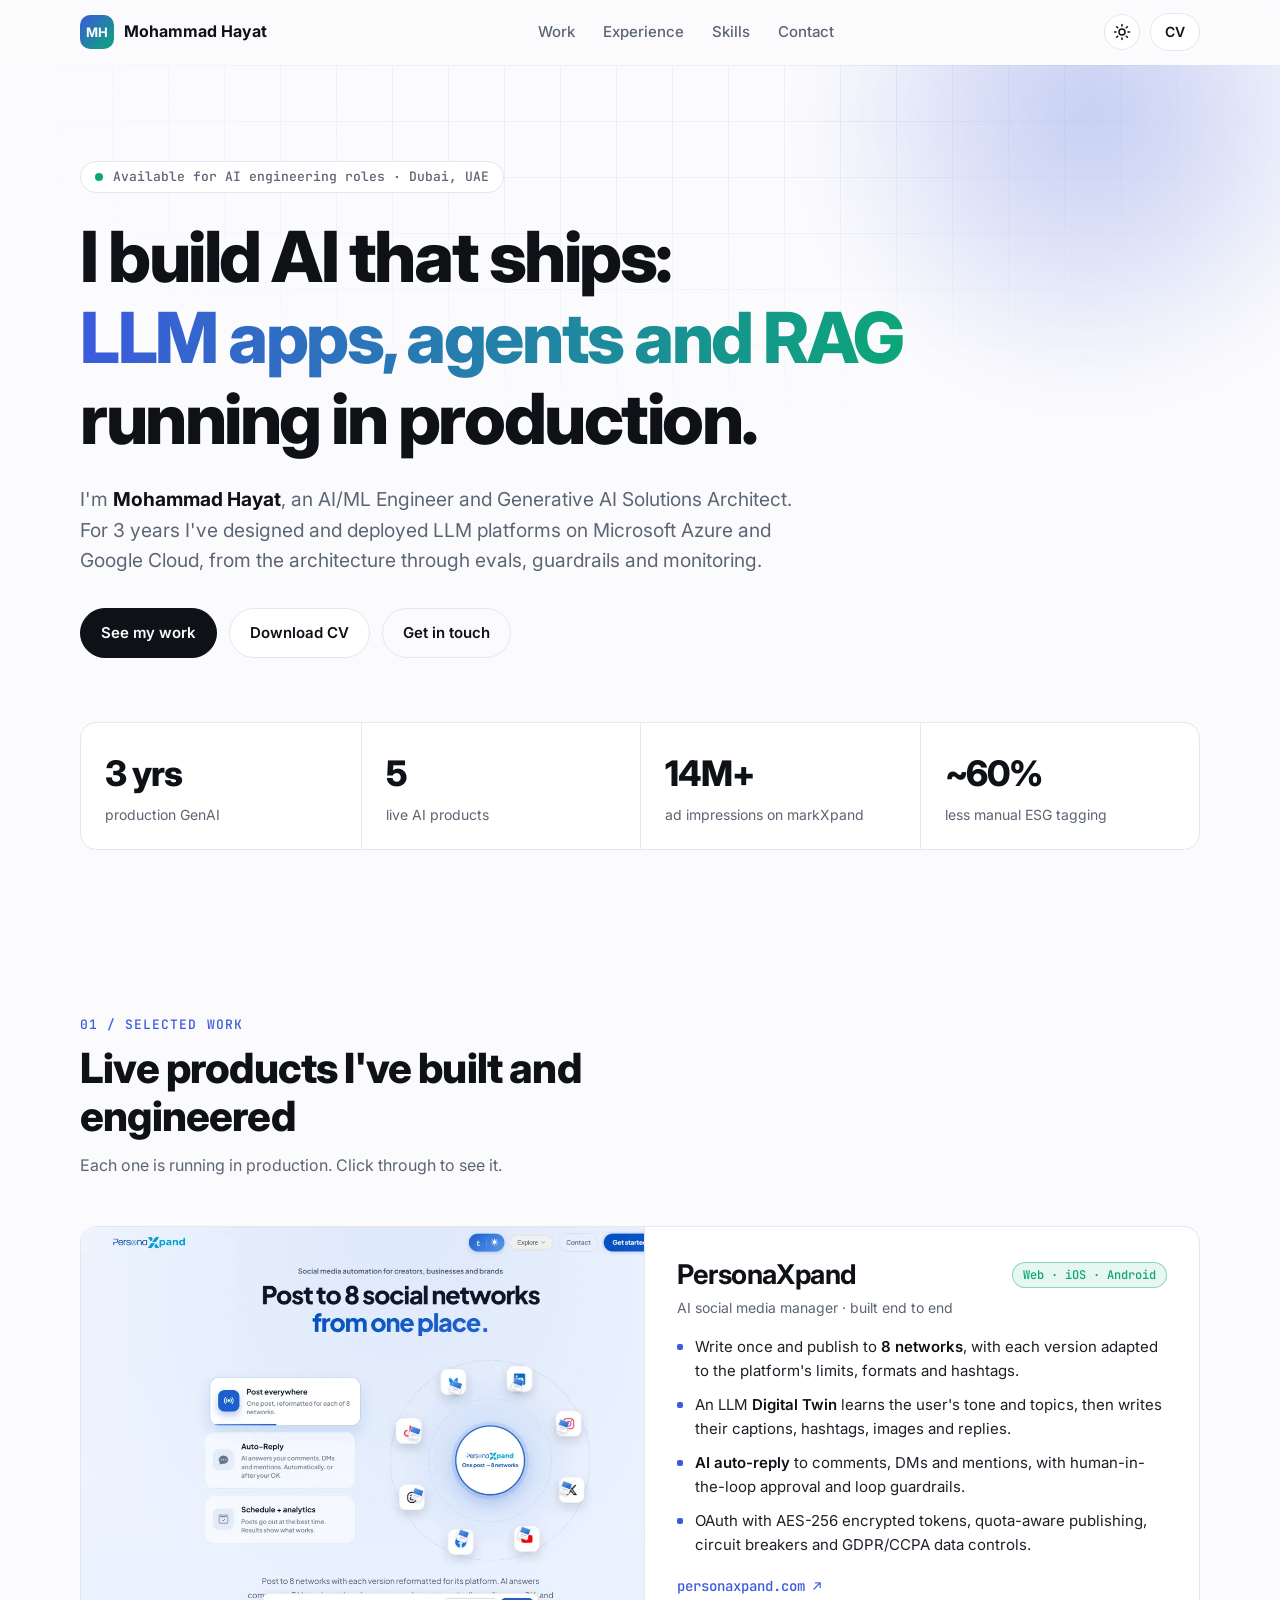
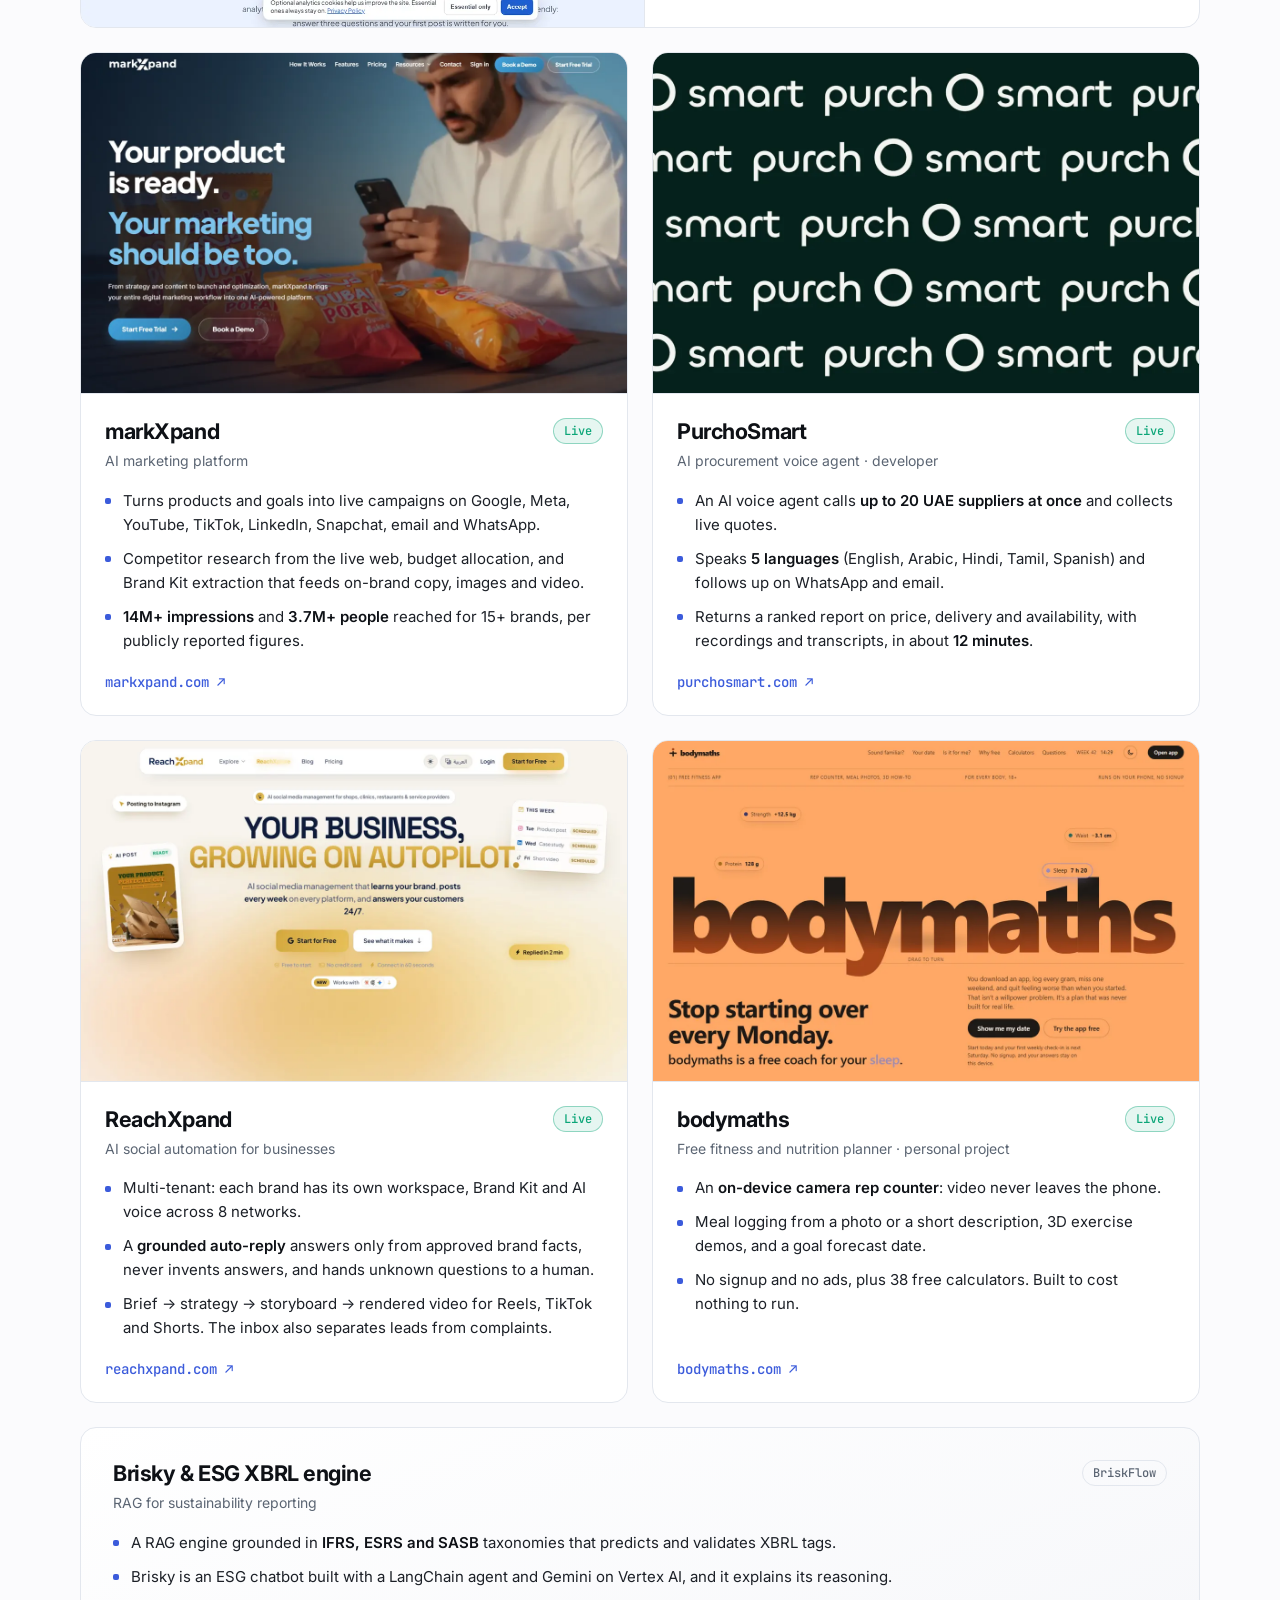
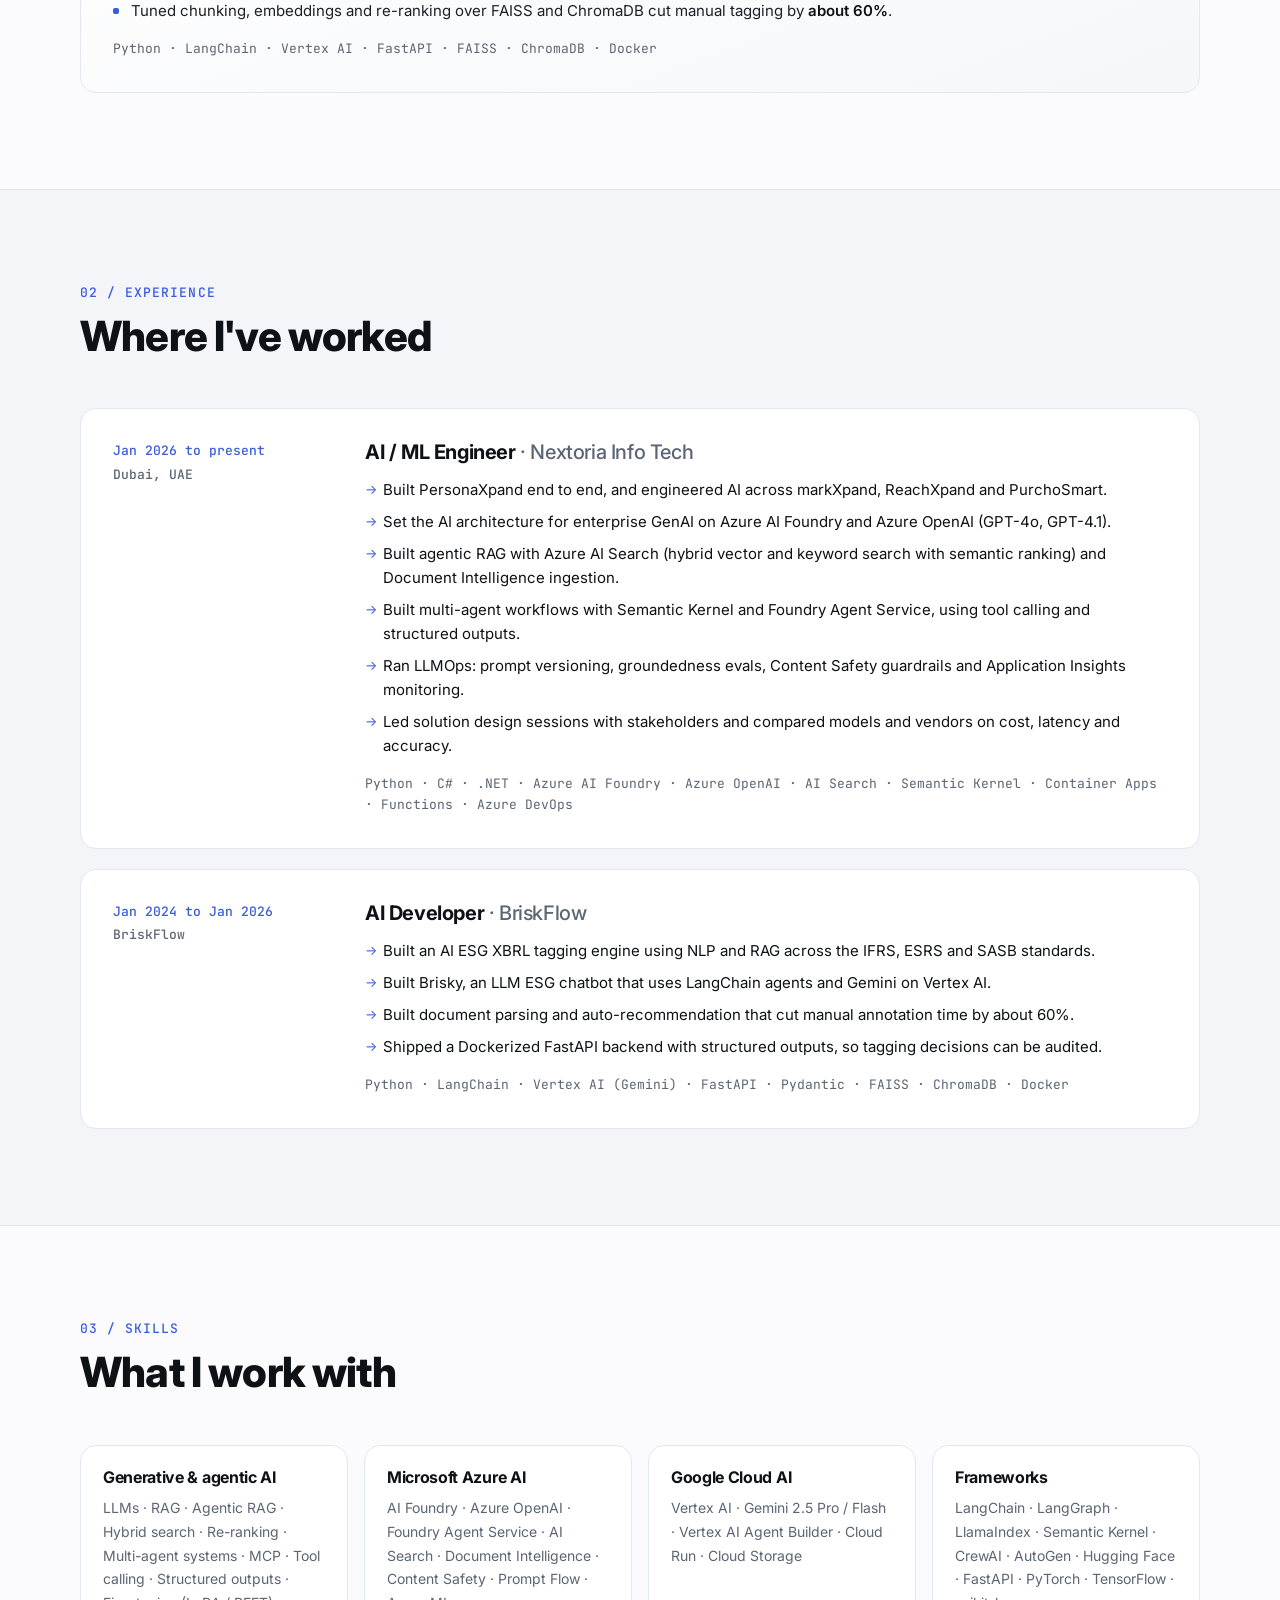
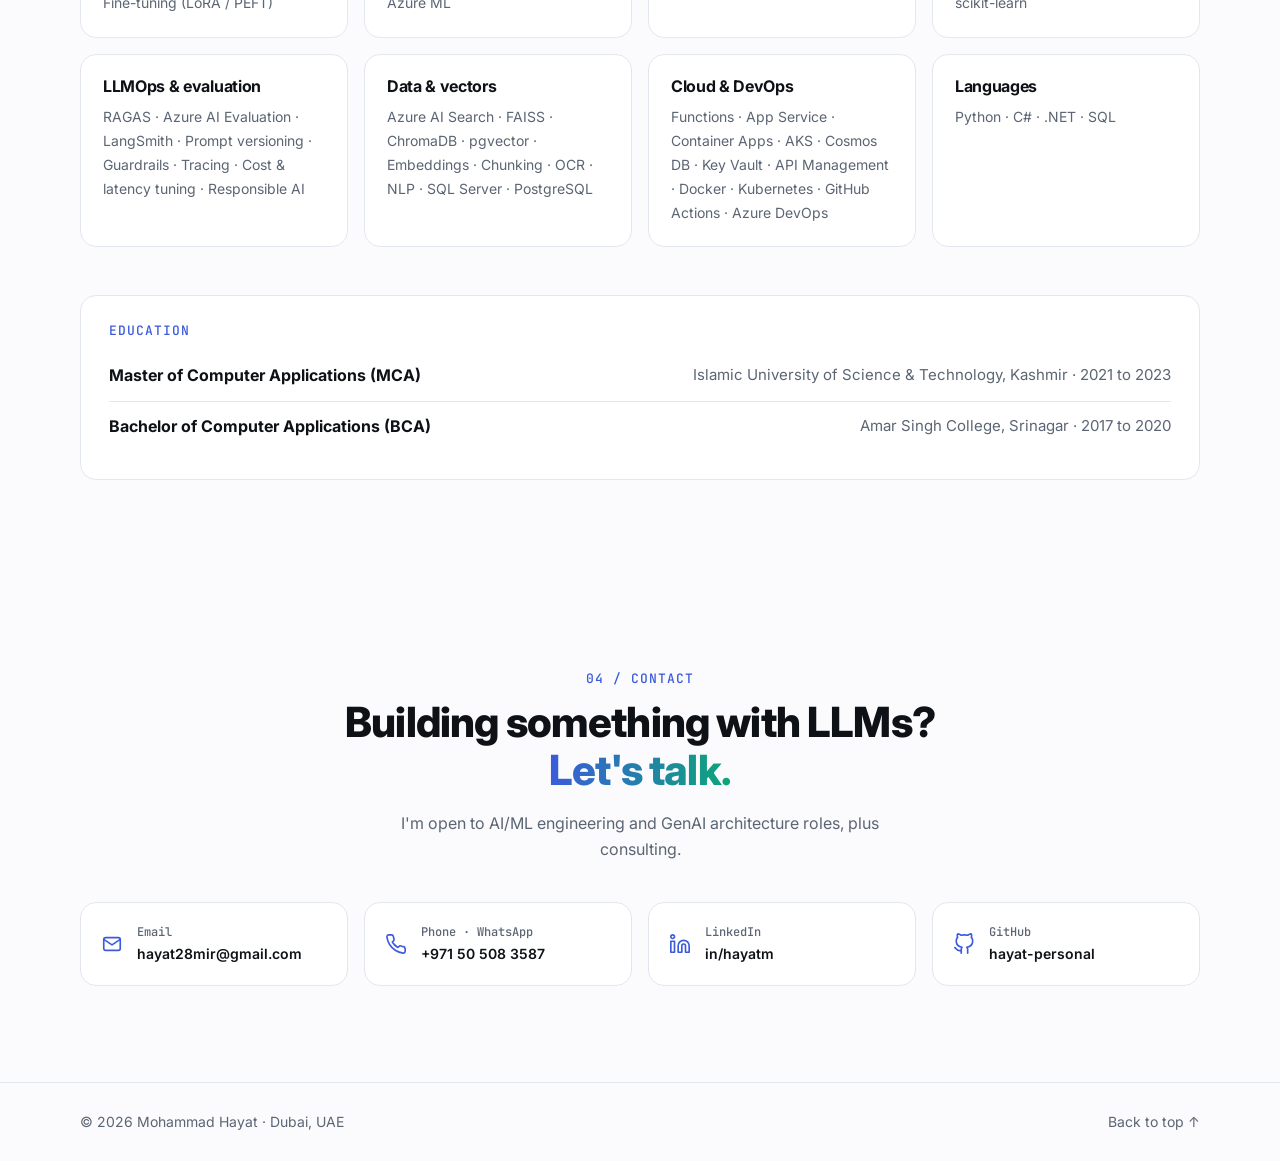
==== index.html @ bd907156 "Portfolio site: work, experience, skills and contact Co-Authored-By: Claude Opus 5.5 (1M context) <n" ====
<!doctype html>
<html lang="en">
<head>
  <meta charset="utf-8">
  <meta name="viewport" content="width=device-width, initial-scale=1">
  <title>Mohammad Hayat · AI / ML Engineer in Dubai</title>
  <meta name="description" content="Mohammad Hayat is an AI/ML Engineer and Generative AI Solutions Architect in Dubai. He builds production LLM apps, agentic RAG and multi-agent systems on Azure and Google Cloud.">
  <meta name="author" content="Mohammad Hayat">
  <link rel="canonical" href="https://mohammadhayat.pages.dev/">
  <meta name="theme-color" content="#0b0d10">

  <meta property="og:type" content="profile">
  <meta property="og:title" content="Mohammad Hayat · AI / ML Engineer">
  <meta property="og:description" content="Production LLM apps, agentic RAG and multi-agent systems. 5 live AI products shipped from Dubai.">
  <meta property="og:url" content="https://mohammadhayat.pages.dev/">
  <meta property="og:image" content="https://mohammadhayat.pages.dev/assets/og.png">
  <meta name="twitter:card" content="summary_large_image">

  <script>
    // Set the theme before first paint so the page doesn't flash
    (function () {
      var t = null;
      try { t = localStorage.getItem("theme"); } catch (e) {}
      if (t === "light" || (!t && matchMedia("(prefers-color-scheme: light)").matches)) document.documentElement.dataset.theme = "light";
      document.documentElement.classList.add("js");
    })();
  </script>
  <link rel="icon" href="assets/favicon.svg" type="image/svg+xml">
  <link rel="preconnect" href="https://fonts.googleapis.com">
  <link rel="preconnect" href="https://fonts.gstatic.com" crossorigin>
  <link href="https://fonts.googleapis.com/css2?family=Inter:wght@400;500;600;700;800&family=JetBrains+Mono:wght@400;500&display=swap" rel="stylesheet">
  <link rel="stylesheet" href="styles.css">

  <script type="application/ld+json">
  {
    "@context": "https://schema.org",
    "@type": "Person",
    "name": "Mohammad Hayat",
    "jobTitle": "AI / ML Engineer",
    "url": "https://mohammadhayat.pages.dev/",
    "email": "mailto:hayat28mir@gmail.com",
    "telephone": "+971505083587",
    "address": { "@type": "PostalAddress", "addressLocality": "Dubai", "addressCountry": "AE" },
    "worksFor": { "@type": "Organization", "name": "Nextoria Info Tech" },
    "alumniOf": { "@type": "CollegeOrUniversity", "name": "Islamic University of Science & Technology, Kashmir" },
    "knowsAbout": ["Large Language Models", "Retrieval-Augmented Generation", "AI Agents", "Multi-Agent Systems", "Azure AI Foundry", "Azure OpenAI", "Google Vertex AI", "LangChain", "LangGraph", "Semantic Kernel", "LLMOps"],
    "sameAs": ["https://www.linkedin.com/in/hayatm/", "https://github.com/hayat-personal"]
  }
  </script>
</head>
<body>
  <a class="skip" href="#main">Skip to content</a>

  <header class="nav" id="top">
    <div class="wrap nav__in">
      <a class="brand" href="#top" aria-label="Mohammad Hayat, home">
        <span class="brand__mark">MH</span><span class="brand__name">Mohammad Hayat</span>
      </a>
      <nav aria-label="Main">
        <ul class="nav__links">
          <li><a href="#work">Work</a></li>
          <li><a href="#experience">Experience</a></li>
          <li><a href="#skills">Skills</a></li>
          <li><a href="#contact">Contact</a></li>
        </ul>
      </nav>
      <div class="nav__actions">
        <button class="icon-btn" id="theme" type="button" aria-label="Switch light or dark theme">
          <svg class="i-sun" viewBox="0 0 24 24" aria-hidden="true"><circle cx="12" cy="12" r="4"/><path d="M12 2v2M12 20v2M4.9 4.9l1.4 1.4M17.7 17.7l1.4 1.4M2 12h2M20 12h2M4.9 19.1l1.4-1.4M17.7 6.3l1.4-1.4"/></svg>
          <svg class="i-moon" viewBox="0 0 24 24" aria-hidden="true"><path d="M21 12.8A9 9 0 1 1 11.2 3a7 7 0 0 0 9.8 9.8z"/></svg>
        </button>
        <a class="btn btn--sm" href="assets/Mohammad_Hayat_Resume.pdf" download>CV</a>
      </div>
    </div>
  </header>

  <main id="main">
    <!-- Hero -->
    <section class="hero">
      <div class="hero__grid" aria-hidden="true"></div>
      <div class="wrap">
        <p class="eyebrow"><span class="dot"></span> Available for AI engineering roles · Dubai, UAE</p>
        <h1 class="hero__title">
          I build AI that ships:<br>
          <span class="grad">LLM apps, agents and RAG</span><br>
          running in production.
        </h1>
        <p class="hero__lead">
          I'm <strong>Mohammad Hayat</strong>, an AI/ML Engineer and Generative AI Solutions Architect.
          For 3 years I've designed and deployed LLM platforms on Microsoft Azure and Google Cloud,
          from the architecture through evals, guardrails and monitoring.
        </p>
        <div class="hero__cta">
          <a class="btn btn--primary" href="#work">See my work</a>
          <a class="btn" href="assets/Mohammad_Hayat_Resume.pdf" download>Download CV</a>
          <a class="btn btn--ghost" href="#contact">Get in touch</a>
        </div>

        <ul class="stats" aria-label="Highlights">
          <li><b>3 yrs</b><span>production GenAI</span></li>
          <li><b>5</b><span>live AI products</span></li>
          <li><b>14M+</b><span>ad impressions on markXpand</span></li>
          <li><b>~60%</b><span>less manual ESG tagging</span></li>
        </ul>
      </div>
    </section>

    <!-- Work -->
    <section class="section" id="work">
      <div class="wrap">
        <div class="section__head">
          <p class="kicker">01 / Selected work</p>
          <h2>Live products I've built and engineered</h2>
          <p class="muted">Each one is running in production. Click through to see it.</p>
        </div>

        <div class="work">
          <article class="card card--feature reveal">
            <a class="card__shot" href="https://personaxpand.com" target="_blank" rel="noopener">
              <img src="assets/work/personaxpand.webp" alt="PersonaXpand homepage: post to 8 social networks from one place" width="1200" height="750" loading="lazy">
            </a>
            <div class="card__body">
              <div class="card__top">
                <h3>PersonaXpand</h3>
                <span class="tag tag--live">Web · iOS · Android</span>
              </div>
              <p class="card__sub">AI social media manager · built end to end</p>
              <ul class="card__points">
                <li>Write once and publish to <b>8 networks</b>, with each version adapted to the platform's limits, formats and hashtags.</li>
                <li>An LLM <b>Digital Twin</b> learns the user's tone and topics, then writes their captions, hashtags, images and replies.</li>
                <li><b>AI auto-reply</b> to comments, DMs and mentions, with human-in-the-loop approval and loop guardrails.</li>
                <li>OAuth with AES-256 encrypted tokens, quota-aware publishing, circuit breakers and GDPR/CCPA data controls.</li>
              </ul>
              <a class="card__link" href="https://personaxpand.com" target="_blank" rel="noopener">personaxpand.com ↗</a>
            </div>
          </article>

          <article class="card reveal">
            <a class="card__shot" href="https://markxpand.com" target="_blank" rel="noopener">
              <img src="assets/work/markxpand.webp" alt="markXpand homepage: AI-powered marketing platform" width="1200" height="750" loading="lazy">
            </a>
            <div class="card__body">
              <div class="card__top"><h3>markXpand</h3><span class="tag tag--live">Live</span></div>
              <p class="card__sub">AI marketing platform</p>
              <ul class="card__points">
                <li>Turns products and goals into live campaigns on Google, Meta, YouTube, TikTok, LinkedIn, Snapchat, email and WhatsApp.</li>
                <li>Competitor research from the live web, budget allocation, and Brand Kit extraction that feeds on-brand copy, images and video.</li>
                <li><b>14M+ impressions</b> and <b>3.7M+ people</b> reached for 15+ brands, per publicly reported figures.</li>
              </ul>
              <a class="card__link" href="https://markxpand.com" target="_blank" rel="noopener">markxpand.com ↗</a>
            </div>
          </article>

          <article class="card reveal">
            <a class="card__shot" href="https://purchosmart.com" target="_blank" rel="noopener">
              <img src="assets/work/purchosmart.webp" alt="PurchoSmart brand pattern" width="1200" height="750" loading="lazy">
            </a>
            <div class="card__body">
              <div class="card__top"><h3>PurchoSmart</h3><span class="tag tag--live">Live</span></div>
              <p class="card__sub">AI procurement voice agent · developer</p>
              <ul class="card__points">
                <li>An AI voice agent calls <b>up to 20 UAE suppliers at once</b> and collects live quotes.</li>
                <li>Speaks <b>5 languages</b> (English, Arabic, Hindi, Tamil, Spanish) and follows up on WhatsApp and email.</li>
                <li>Returns a ranked report on price, delivery and availability, with recordings and transcripts, in about <b>12 minutes</b>.</li>
              </ul>
              <a class="card__link" href="https://purchosmart.com" target="_blank" rel="noopener">purchosmart.com ↗</a>
            </div>
          </article>

          <article class="card reveal">
            <a class="card__shot" href="https://reachxpand.com" target="_blank" rel="noopener">
              <img src="assets/work/reachxpand.webp" alt="ReachXpand homepage: your business, growing on autopilot" width="1200" height="750" loading="lazy">
            </a>
            <div class="card__body">
              <div class="card__top"><h3>ReachXpand</h3><span class="tag tag--live">Live</span></div>
              <p class="card__sub">AI social automation for businesses</p>
              <ul class="card__points">
                <li>Multi-tenant: each brand has its own workspace, Brand Kit and AI voice across 8 networks.</li>
                <li>A <b>grounded auto-reply</b> answers only from approved brand facts, never invents answers, and hands unknown questions to a human.</li>
                <li>Brief → strategy → storyboard → rendered video for Reels, TikTok and Shorts. The inbox also separates leads from complaints.</li>
              </ul>
              <a class="card__link" href="https://reachxpand.com" target="_blank" rel="noopener">reachxpand.com ↗</a>
            </div>
          </article>

          <article class="card reveal">
            <a class="card__shot" href="https://bodymaths.com" target="_blank" rel="noopener">
              <img src="assets/work/bodymaths.webp" alt="bodymaths homepage: a free fitness coach" width="1200" height="750" loading="lazy">
            </a>
            <div class="card__body">
              <div class="card__top"><h3>bodymaths</h3><span class="tag tag--live">Live</span></div>
              <p class="card__sub">Free fitness and nutrition planner · personal project</p>
              <ul class="card__points">
                <li>An <b>on-device camera rep counter</b>: video never leaves the phone.</li>
                <li>Meal logging from a photo or a short description, 3D exercise demos, and a goal forecast date.</li>
                <li>No signup and no ads, plus 38 free calculators. Built to cost nothing to run.</li>
              </ul>
              <a class="card__link" href="https://bodymaths.com" target="_blank" rel="noopener">bodymaths.com ↗</a>
            </div>
          </article>

          <article class="card card--text reveal">
            <div class="card__body">
              <div class="card__top"><h3>Brisky &amp; ESG XBRL engine</h3><span class="tag">BriskFlow</span></div>
              <p class="card__sub">RAG for sustainability reporting</p>
              <ul class="card__points">
                <li>A RAG engine grounded in <b>IFRS, ESRS and SASB</b> taxonomies that predicts and validates XBRL tags.</li>
                <li>Brisky is an ESG chatbot built with a LangChain agent and Gemini on Vertex AI, and it explains its reasoning.</li>
                <li>Tuned chunking, embeddings and re-ranking over FAISS and ChromaDB cut manual tagging by <b>about 60%</b>.</li>
              </ul>
              <p class="stack">Python · LangChain · Vertex AI · FastAPI · FAISS · ChromaDB · Docker</p>
            </div>
          </article>
        </div>
      </div>
    </section>

    <!-- Experience -->
    <section class="section section--alt" id="experience">
      <div class="wrap">
        <div class="section__head">
          <p class="kicker">02 / Experience</p>
          <h2>Where I've worked</h2>
        </div>

        <ol class="timeline">
          <li class="reveal">
            <div class="timeline__meta"><span>Jan 2026 to present</span><span>Dubai, UAE</span></div>
            <div>
              <h3>AI / ML Engineer <span class="at">· Nextoria Info Tech</span></h3>
              <ul>
                <li>Built PersonaXpand end to end, and engineered AI across markXpand, ReachXpand and PurchoSmart.</li>
                <li>Set the AI architecture for enterprise GenAI on Azure AI Foundry and Azure OpenAI (GPT-4o, GPT-4.1).</li>
                <li>Built agentic RAG with Azure AI Search (hybrid vector and keyword search with semantic ranking) and Document Intelligence ingestion.</li>
                <li>Built multi-agent workflows with Semantic Kernel and Foundry Agent Service, using tool calling and structured outputs.</li>
                <li>Ran LLMOps: prompt versioning, groundedness evals, Content Safety guardrails and Application Insights monitoring.</li>
                <li>Led solution design sessions with stakeholders and compared models and vendors on cost, latency and accuracy.</li>
              </ul>
              <p class="stack">Python · C# · .NET · Azure AI Foundry · Azure OpenAI · AI Search · Semantic Kernel · Container Apps · Functions · Azure DevOps</p>
            </div>
          </li>
          <li class="reveal">
            <div class="timeline__meta"><span>Jan 2024 to Jan 2026</span><span>BriskFlow</span></div>
            <div>
              <h3>AI Developer <span class="at">· BriskFlow</span></h3>
              <ul>
                <li>Built an AI ESG XBRL tagging engine using NLP and RAG across the IFRS, ESRS and SASB standards.</li>
                <li>Built Brisky, an LLM ESG chatbot that uses LangChain agents and Gemini on Vertex AI.</li>
                <li>Built document parsing and auto-recommendation that cut manual annotation time by about 60%.</li>
                <li>Shipped a Dockerized FastAPI backend with structured outputs, so tagging decisions can be audited.</li>
              </ul>
              <p class="stack">Python · LangChain · Vertex AI (Gemini) · FastAPI · Pydantic · FAISS · ChromaDB · Docker</p>
            </div>
          </li>
        </ol>
      </div>
    </section>

    <!-- Skills -->
    <section class="section" id="skills">
      <div class="wrap">
        <div class="section__head">
          <p class="kicker">03 / Skills</p>
          <h2>What I work with</h2>
        </div>
        <div class="skills">
          <div class="skill reveal">
            <h3>Generative &amp; agentic AI</h3>
            <p>LLMs · RAG · Agentic RAG · Hybrid search · Re-ranking · Multi-agent systems · MCP · Tool calling · Structured outputs · Fine-tuning (LoRA / PEFT)</p>
          </div>
          <div class="skill reveal">
            <h3>Microsoft Azure AI</h3>
            <p>AI Foundry · Azure OpenAI · Foundry Agent Service · AI Search · Document Intelligence · Content Safety · Prompt Flow · Azure ML</p>
          </div>
          <div class="skill reveal">
            <h3>Google Cloud AI</h3>
            <p>Vertex AI · Gemini 2.5 Pro / Flash · Vertex AI Agent Builder · Cloud Run · Cloud Storage</p>
          </div>
          <div class="skill reveal">
            <h3>Frameworks</h3>
            <p>LangChain · LangGraph · LlamaIndex · Semantic Kernel · CrewAI · AutoGen · Hugging Face · FastAPI · PyTorch · TensorFlow · scikit-learn</p>
          </div>
          <div class="skill reveal">
            <h3>LLMOps &amp; evaluation</h3>
            <p>RAGAS · Azure AI Evaluation · LangSmith · Prompt versioning · Guardrails · Tracing · Cost &amp; latency tuning · Responsible AI</p>
          </div>
          <div class="skill reveal">
            <h3>Data &amp; vectors</h3>
            <p>Azure AI Search · FAISS · ChromaDB · pgvector · Embeddings · Chunking · OCR · NLP · SQL Server · PostgreSQL</p>
          </div>
          <div class="skill reveal">
            <h3>Cloud &amp; DevOps</h3>
            <p>Functions · App Service · Container Apps · AKS · Cosmos DB · Key Vault · API Management · Docker · Kubernetes · GitHub Actions · Azure DevOps</p>
          </div>
          <div class="skill reveal">
            <h3>Languages</h3>
            <p>Python · C# · .NET · SQL</p>
          </div>
        </div>

        <div class="edu reveal">
          <p class="kicker">Education</p>
          <div class="edu__row"><b>Master of Computer Applications (MCA)</b><span>Islamic University of Science &amp; Technology, Kashmir · 2021 to 2023</span></div>
          <div class="edu__row"><b>Bachelor of Computer Applications (BCA)</b><span>Amar Singh College, Srinagar · 2017 to 2020</span></div>
        </div>
      </div>
    </section>

    <!-- Contact -->
    <section class="section contact" id="contact">
      <div class="wrap">
        <p class="kicker">04 / Contact</p>
        <h2 class="contact__title">Building something with LLMs?<br><span class="grad">Let's talk.</span></h2>
        <p class="muted contact__lead">I'm open to AI/ML engineering and GenAI architecture roles, plus consulting.</p>
        <div class="contact__grid">
          <a class="contact__item" href="mailto:hayat28mir@gmail.com">
            <svg viewBox="0 0 24 24" aria-hidden="true"><rect x="3" y="5" width="18" height="14" rx="2"/><path d="m3 7 9 6 9-6"/></svg>
            <span><small>Email</small>hayat28mir@gmail.com</span>
          </a>
          <a class="contact__item" href="https://wa.me/971505083587" target="_blank" rel="noopener">
            <svg viewBox="0 0 24 24" aria-hidden="true"><path d="M22 16.9v3a2 2 0 0 1-2.2 2 19.8 19.8 0 0 1-8.6-3.1 19.5 19.5 0 0 1-6-6A19.8 19.8 0 0 1 2.1 4.2 2 2 0 0 1 4.1 2h3a2 2 0 0 1 2 1.7c.1.9.4 1.8.7 2.7a2 2 0 0 1-.5 2.1L8 9.8a16 16 0 0 0 6 6l1.3-1.3a2 2 0 0 1 2.1-.4c.9.3 1.8.6 2.7.7a2 2 0 0 1 1.7 2z"/></svg>
            <span><small>Phone · WhatsApp</small>+971 50 508 3587</span>
          </a>
          <a class="contact__item" href="https://www.linkedin.com/in/hayatm/" target="_blank" rel="noopener">
            <svg viewBox="0 0 24 24" aria-hidden="true"><path d="M16 8a6 6 0 0 1 6 6v7h-4v-7a2 2 0 0 0-4 0v7h-4v-7a6 6 0 0 1 6-6z"/><rect x="2" y="9" width="4" height="12"/><circle cx="4" cy="4" r="2"/></svg>
            <span><small>LinkedIn</small>in/hayatm</span>
          </a>
          <a class="contact__item" href="https://github.com/hayat-personal" target="_blank" rel="noopener">
            <svg viewBox="0 0 24 24" aria-hidden="true"><path d="M9 19c-5 1.5-5-2.5-7-3m14 6v-3.9a3.4 3.4 0 0 0-.9-2.6c3.1-.4 6.4-1.5 6.4-7A5.4 5.4 0 0 0 20 4.8 5 5 0 0 0 19.9 1S18.7.6 16 2.5a13.4 13.4 0 0 0-7 0C6.3.6 5.1 1 5.1 1A5 5 0 0 0 5 4.8a5.4 5.4 0 0 0-1.5 3.7c0 5.5 3.3 6.6 6.4 7a3.4 3.4 0 0 0-.9 2.6V22"/></svg>
            <span><small>GitHub</small>hayat-personal</span>
          </a>
        </div>
      </div>
    </section>
  </main>

  <footer class="footer">
    <div class="wrap footer__in">
      <span>© <span id="year">2026</span> Mohammad Hayat · Dubai, UAE</span>
      <a href="#top">Back to top ↑</a>
    </div>
  </footer>

  <script src="main.js" defer></script>
</body>
</html>
---- styles.css ----
/* ---------- Tokens ---------- */
:root {
  --bg: #0b0d10;
  --bg-alt: #0f1217;
  --surface: #13171d;
  --surface-2: #181d25;
  --line: #232a34;
  --text: #e8ecf1;
  --muted: #95a0ae;
  --accent: #7c9cff;
  --accent-2: #4fd1c5;
  --live: #3ddc97;
  --shadow: 0 20px 50px -20px rgba(0, 0, 0, .6);
  --radius: 16px;
  --font: "Inter", system-ui, -apple-system, "Segoe UI", sans-serif;
  --mono: "JetBrains Mono", ui-monospace, Consolas, monospace;
  color-scheme: dark;
}
:root[data-theme="light"] {
  --bg: #fbfbfd;
  --bg-alt: #f3f5f8;
  --surface: #ffffff;
  --surface-2: #f6f7fa;
  --line: #e3e7ee;
  --text: #0e1116;
  --muted: #5b6573;
  --accent: #3b5bdb;
  --accent-2: #0ca678;
  --live: #0ca678;
  --shadow: 0 20px 40px -24px rgba(20, 30, 60, .25);
  color-scheme: light;
}

/* ---------- Base ---------- */
*, *::before, *::after { box-sizing: border-box; }
html { scroll-behavior: smooth; scroll-padding-top: 80px; }
body {
  margin: 0;
  background: var(--bg);
  color: var(--text);
  font: 400 16px/1.6 var(--font);
  -webkit-font-smoothing: antialiased;
  overflow-x: hidden;
}
img { max-width: 100%; display: block; height: auto; }
a { color: inherit; text-decoration: none; }
h1, h2, h3 { line-height: 1.15; margin: 0; letter-spacing: -.02em; }
ul { margin: 0; padding: 0; }
:focus-visible { outline: 2px solid var(--accent); outline-offset: 3px; border-radius: 6px; }

.wrap { width: min(1120px, 100% - 32px); margin-inline: auto; }
.muted { color: var(--muted); }
.grad {
  background: linear-gradient(90deg, var(--accent), var(--accent-2));
  -webkit-background-clip: text; background-clip: text; color: transparent;
}
.skip { position: absolute; left: -999px; top: 8px; background: var(--accent); color: #fff; padding: 8px 12px; border-radius: 8px; z-index: 100; }
.skip:focus { left: 8px; }

/* ---------- Buttons ---------- */
.btn {
  display: inline-flex; align-items: center; gap: 8px;
  padding: 12px 20px; border-radius: 999px;
  border: 1px solid var(--line); background: var(--surface);
  font-weight: 600; font-size: 15px;
  transition: transform .15s, border-color .15s, background .15s;
}
.btn:hover { transform: translateY(-1px); border-color: var(--accent); }
.btn--primary { background: var(--text); color: var(--bg); border-color: var(--text); }
.btn--primary:hover { background: var(--accent); border-color: var(--accent); color: #fff; }
.btn--ghost { background: transparent; }
.btn--sm { padding: 7px 14px; font-size: 14px; }
.icon-btn {
  width: 36px; height: 36px; display: grid; place-items: center;
  border-radius: 50%; border: 1px solid var(--line); background: var(--surface); color: var(--text); cursor: pointer;
}
.icon-btn svg { width: 18px; height: 18px; fill: none; stroke: currentColor; stroke-width: 2; stroke-linecap: round; }
.i-sun { display: none; }
:root[data-theme="light"] .i-sun { display: block; }
:root[data-theme="light"] .i-moon { display: none; }

/* ---------- Nav ---------- */
.nav {
  position: sticky; top: 0; z-index: 50;
  background: color-mix(in srgb, var(--bg) 78%, transparent);
  backdrop-filter: blur(14px); -webkit-backdrop-filter: blur(14px);
  border-bottom: 1px solid transparent; transition: border-color .2s;
}
.nav.is-scrolled { border-bottom-color: var(--line); }
.nav__in { display: flex; align-items: center; justify-content: space-between; height: 64px; gap: 16px; }
.brand { display: flex; align-items: center; gap: 10px; font-weight: 700; }
.brand__mark {
  width: 34px; height: 34px; display: grid; place-items: center; border-radius: 10px;
  background: linear-gradient(135deg, var(--accent), var(--accent-2)); color: #fff; font-size: 13px; letter-spacing: .02em;
}
.nav__links { display: flex; gap: 28px; list-style: none; }
.nav__links a { color: var(--muted); font-size: 15px; font-weight: 500; transition: color .15s; }
.nav__links a:hover { color: var(--text); }
.nav__actions { display: flex; align-items: center; gap: 10px; }

/* ---------- Hero ---------- */
.hero { position: relative; padding: 96px 0 72px; overflow: hidden; }
.hero__grid {
  position: absolute; inset: 0; z-index: -1; pointer-events: none;
  background-image:
    linear-gradient(var(--line) 1px, transparent 1px),
    linear-gradient(90deg, var(--line) 1px, transparent 1px);
  background-size: 56px 56px;
  mask-image: radial-gradient(ellipse 70% 60% at 50% 0%, #000 30%, transparent 75%);
  -webkit-mask-image: radial-gradient(ellipse 70% 60% at 50% 0%, #000 30%, transparent 75%);
  opacity: .55;
}
.hero::after {
  content: ""; position: absolute; z-index: -1; width: 620px; height: 620px; border-radius: 50%;
  top: -260px; right: -120px; background: radial-gradient(circle, color-mix(in srgb, var(--accent) 28%, transparent), transparent 65%);
  filter: blur(20px); pointer-events: none;
}
.eyebrow {
  display: inline-flex; align-items: center; gap: 10px; margin: 0 0 24px;
  padding: 6px 14px; border: 1px solid var(--line); border-radius: 999px; background: var(--surface);
  font: 500 13px/1.4 var(--mono); color: var(--muted);
}
.dot { width: 8px; height: 8px; border-radius: 50%; background: var(--live); box-shadow: 0 0 0 0 var(--live); animation: pulse 2.2s infinite; }
@keyframes pulse { 0% { box-shadow: 0 0 0 0 color-mix(in srgb, var(--live) 60%, transparent); } 70% { box-shadow: 0 0 0 10px transparent; } 100% { box-shadow: 0 0 0 0 transparent; } }
.hero__title { font-size: clamp(2.3rem, 6vw, 4.4rem); font-weight: 800; letter-spacing: -.035em; max-width: 20ch; }
.hero__lead { font-size: clamp(1.05rem, 1.6vw, 1.2rem); color: var(--muted); max-width: 62ch; margin: 24px 0 32px; }
.hero__lead strong { color: var(--text); }
.hero__cta { display: flex; flex-wrap: wrap; gap: 12px; }

.stats {
  list-style: none; margin-top: 64px;
  display: grid; grid-template-columns: repeat(4, 1fr);
  border: 1px solid var(--line); border-radius: var(--radius); background: var(--surface); overflow: hidden;
}
.stats li { padding: 22px 24px; border-left: 1px solid var(--line); }
.stats li:first-child { border-left: 0; }
.stats b { display: block; font-size: clamp(1.6rem, 3vw, 2.2rem); font-weight: 800; letter-spacing: -.03em; }
.stats span { color: var(--muted); font-size: 14px; }

/* ---------- Sections ---------- */
.section { padding: 96px 0; }
.section--alt { background: var(--bg-alt); border-block: 1px solid var(--line); }
.section__head { margin-bottom: 48px; max-width: 640px; }
.section__head h2, .contact__title { font-size: clamp(1.8rem, 4vw, 2.6rem); font-weight: 800; }
.section__head .muted { margin: 12px 0 0; }
.kicker { font: 500 13px/1 var(--mono); color: var(--accent); text-transform: uppercase; letter-spacing: .08em; margin: 0 0 14px; }
.stack { font: 400 13px/1.6 var(--mono); color: var(--muted); margin: 16px 0 0; }

/* ---------- Work ---------- */
.work { display: grid; grid-template-columns: repeat(2, 1fr); gap: 24px; }
.card {
  display: flex; flex-direction: column;
  background: var(--surface); border: 1px solid var(--line); border-radius: var(--radius);
  overflow: hidden; transition: transform .2s, border-color .2s, box-shadow .2s;
}
.card:hover { transform: translateY(-3px); border-color: color-mix(in srgb, var(--accent) 50%, var(--line)); box-shadow: var(--shadow); }
.card__shot { display: block; aspect-ratio: 16 / 10; overflow: hidden; border-bottom: 1px solid var(--line); background: var(--surface-2); }
.card__shot img { width: 100%; height: 100%; object-fit: cover; object-position: top; transition: transform .5s; }
.card:hover .card__shot img { transform: scale(1.03); }
.card__body { padding: 24px; display: flex; flex-direction: column; flex: 1; }
.card__top { display: flex; align-items: center; justify-content: space-between; gap: 12px; flex-wrap: wrap; }
.card__top h3 { font-size: 1.35rem; font-weight: 700; }
.card__sub { color: var(--muted); font-size: 14px; margin: 6px 0 16px; }
.card__points { list-style: none; display: grid; gap: 10px; font-size: 15px; color: color-mix(in srgb, var(--text) 82%, var(--muted)); }
.card__points li { position: relative; padding-left: 18px; }
.card__points li::before { content: ""; position: absolute; left: 0; top: .62em; width: 6px; height: 6px; border-radius: 2px; background: var(--accent); }
.card__points b { color: var(--text); font-weight: 600; }
.card__link { margin-top: auto; padding-top: 20px; font: 500 14px var(--mono); color: var(--accent); }
.card__link:hover { text-decoration: underline; }
.tag { font: 500 12px/1 var(--mono); padding: 6px 10px; border-radius: 999px; border: 1px solid var(--line); color: var(--muted); white-space: nowrap; }
.tag--live { color: var(--live); border-color: color-mix(in srgb, var(--live) 40%, transparent); background: color-mix(in srgb, var(--live) 10%, transparent); }

.card--feature { grid-column: 1 / -1; flex-direction: row; }
.card--feature .card__shot { flex: 1.15; aspect-ratio: auto; min-height: 360px; border-bottom: 0; border-right: 1px solid var(--line); }
.card--feature .card__shot img { object-position: left top; }
.card--feature .card__body { flex: 1; padding: 32px; }
.card--feature h3 { font-size: 1.7rem; }
.card--text { grid-column: 1 / -1; background: linear-gradient(160deg, var(--surface), var(--surface-2)); }
.card--text .card__body { padding: 32px; }

/* ---------- Timeline ---------- */
.timeline { list-style: none; padding: 0; margin: 0; display: grid; gap: 20px; }
.timeline > li {
  display: grid; grid-template-columns: 220px 1fr; gap: 32px;
  padding: 32px; border: 1px solid var(--line); border-radius: var(--radius); background: var(--surface);
}
.timeline__meta { display: flex; flex-direction: column; gap: 4px; font: 500 13px/1.5 var(--mono); color: var(--muted); }
.timeline__meta span:first-child { color: var(--accent); }
.timeline h3 { font-size: 1.25rem; margin-bottom: 14px; }
.timeline .at { color: var(--muted); font-weight: 500; }
.timeline ul { list-style: none; display: grid; gap: 8px; font-size: 15px; }
.timeline ul li { position: relative; padding-left: 18px; }
.timeline ul li::before { content: "→"; position: absolute; left: 0; color: var(--accent); font-size: 13px; top: 1px; }

/* ---------- Skills ---------- */
.skills { display: grid; grid-template-columns: repeat(4, 1fr); gap: 16px; }
.skill { padding: 22px; border: 1px solid var(--line); border-radius: var(--radius); background: var(--surface); }
.skill h3 { font-size: 1rem; margin-bottom: 10px; }
.skill p { margin: 0; font-size: 14px; color: var(--muted); line-height: 1.7; }
.edu { margin-top: 48px; padding: 28px; border: 1px solid var(--line); border-radius: var(--radius); background: var(--surface); }
.edu__row { display: flex; justify-content: space-between; gap: 16px; flex-wrap: wrap; padding: 12px 0; border-top: 1px solid var(--line); }
.edu__row:first-of-type { border-top: 0; }
.edu__row span { color: var(--muted); font-size: 15px; }

/* ---------- Contact ---------- */
.contact { text-align: center; }
.contact__lead { margin: 16px auto 40px; max-width: 52ch; }
.contact__grid { display: grid; grid-template-columns: repeat(4, 1fr); gap: 16px; text-align: left; }
.contact__item {
  display: flex; align-items: center; gap: 14px; padding: 20px;
  border: 1px solid var(--line); border-radius: var(--radius); background: var(--surface);
  transition: border-color .15s, transform .15s; min-width: 0;
}
.contact__item:hover { border-color: var(--accent); transform: translateY(-2px); }
.contact__item svg { flex: none; width: 22px; height: 22px; fill: none; stroke: var(--accent); stroke-width: 1.8; stroke-linecap: round; stroke-linejoin: round; }
.contact__item span { display: flex; flex-direction: column; font-weight: 600; font-size: 14px; overflow-wrap: anywhere; }
.contact__item small { color: var(--muted); font-weight: 500; font-size: 12px; font-family: var(--mono); }

/* ---------- Footer ---------- */
.footer { border-top: 1px solid var(--line); padding: 28px 0; color: var(--muted); font-size: 14px; }
.footer__in { display: flex; justify-content: space-between; gap: 16px; flex-wrap: wrap; }
.footer a:hover { color: var(--text); }

/* ---------- Reveal ---------- */
.js .reveal { opacity: 0; transform: translateY(16px); transition: opacity .6s ease, transform .6s ease; }
.js .reveal.is-in { opacity: 1; transform: none; }
@media (prefers-reduced-motion: reduce) {
  html { scroll-behavior: auto; }
  .js .reveal { opacity: 1; transform: none; transition: none; }
  .dot { animation: none; }
}

/* ---------- Responsive ---------- */
@media (max-width: 960px) {
  .skills { grid-template-columns: repeat(2, 1fr); }
  .contact__grid { grid-template-columns: repeat(2, 1fr); }
  .card--feature { flex-direction: column; }
  .card--feature .card__shot { min-height: 0; aspect-ratio: 16 / 10; border-right: 0; border-bottom: 1px solid var(--line); }
  .timeline > li { grid-template-columns: 1fr; gap: 12px; }
}
@media (max-width: 720px) {
  .nav__links { display: none; }
  .brand__name { display: none; }
  .hero { padding: 64px 0 48px; }
  .stats { grid-template-columns: repeat(2, 1fr); }
  .stats li:nth-child(3) { border-left: 0; }
  .stats li:nth-child(n+3) { border-top: 1px solid var(--line); }
  .section { padding: 72px 0; }
  .work { grid-template-columns: 1fr; }
  .card--feature .card__body { padding: 24px; }
  .timeline > li { padding: 24px; }
}
@media (max-width: 520px) {
  .skills, .contact__grid { grid-template-columns: 1fr; }
  .hero__cta .btn { flex: 1 1 auto; justify-content: center; }
}
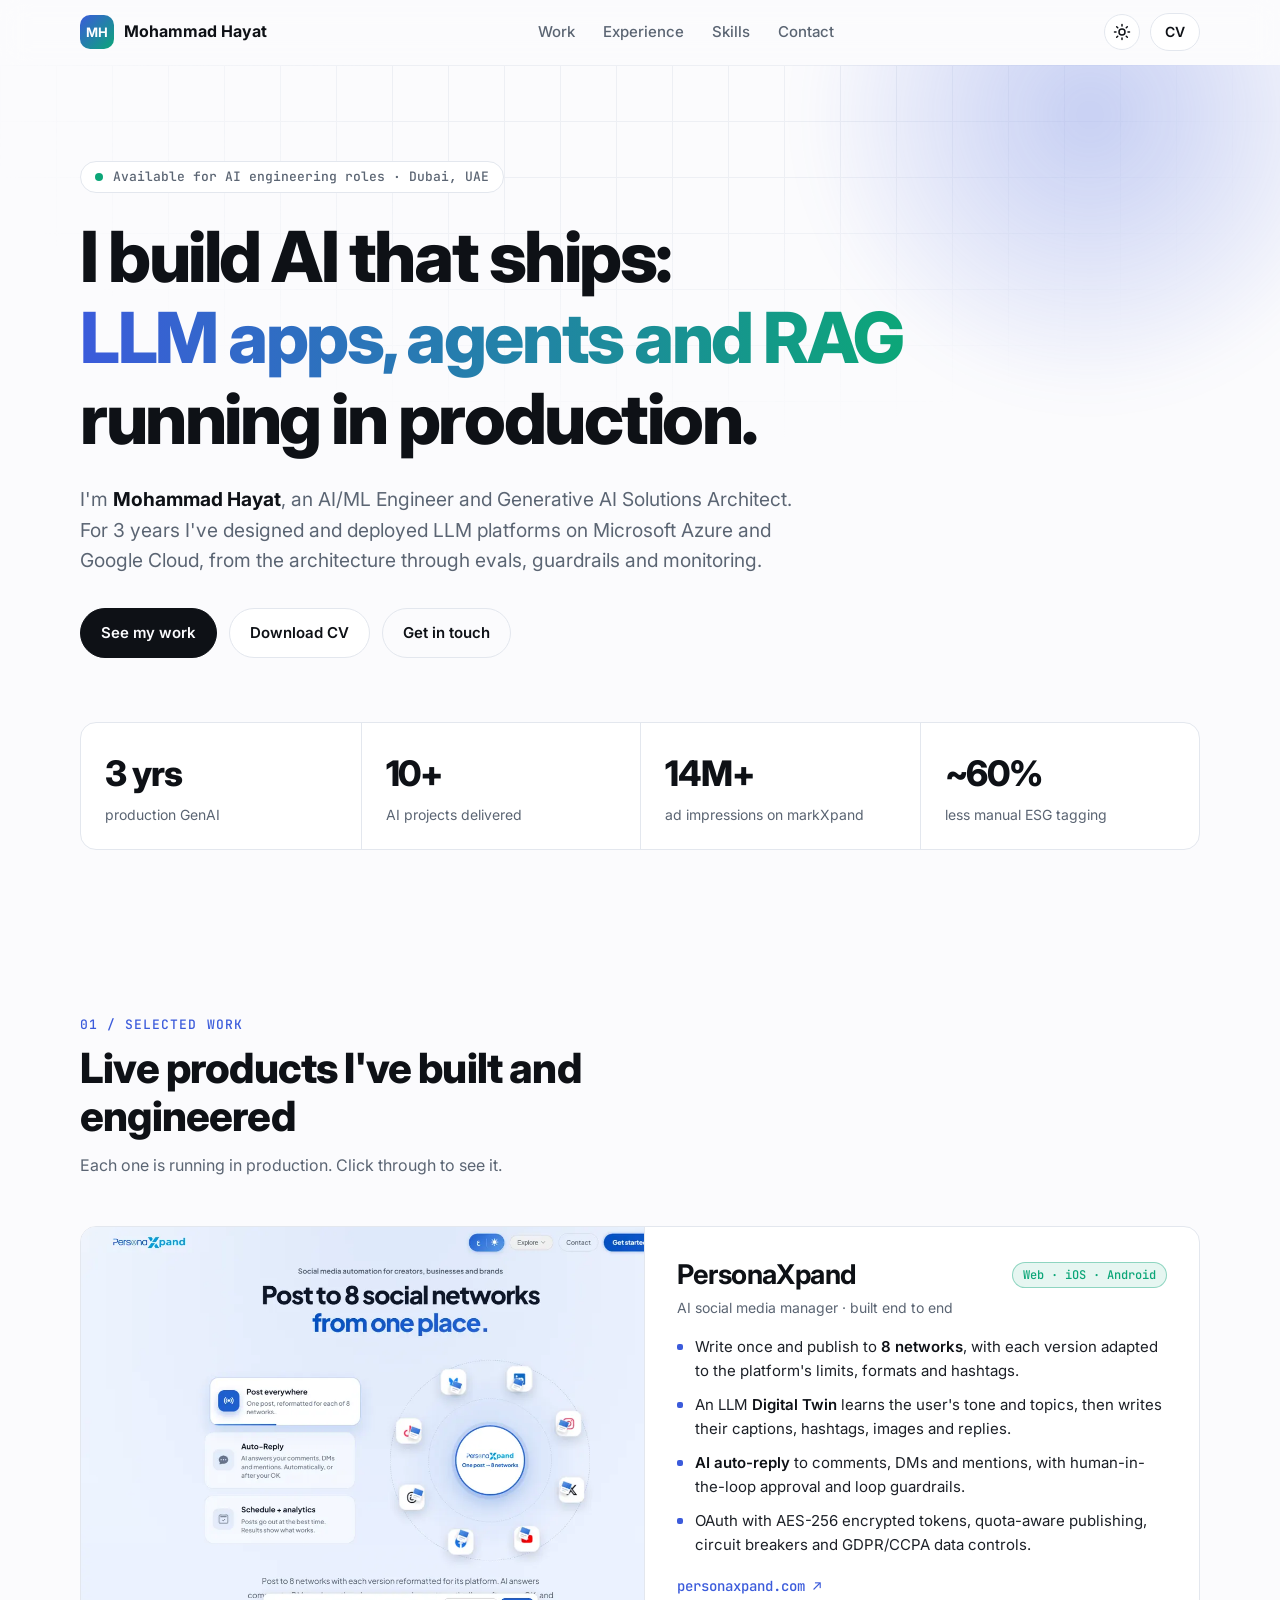
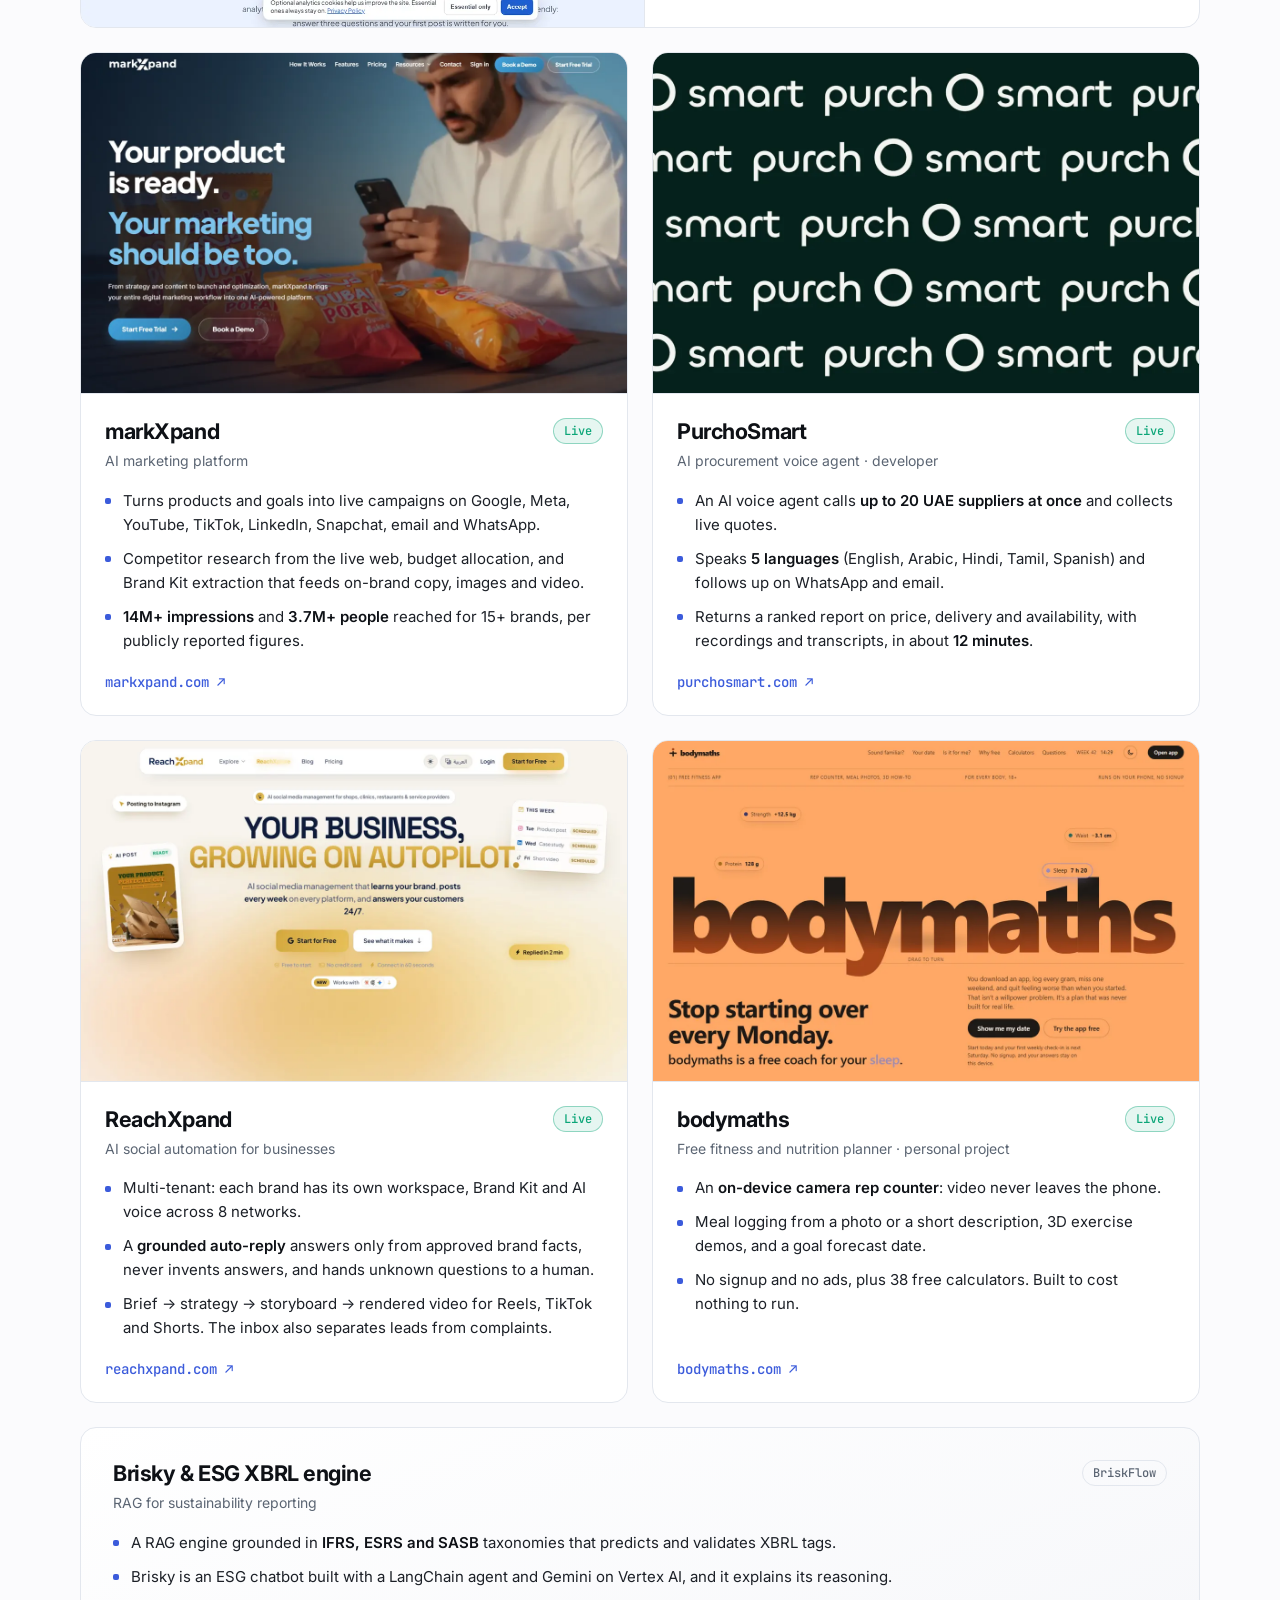
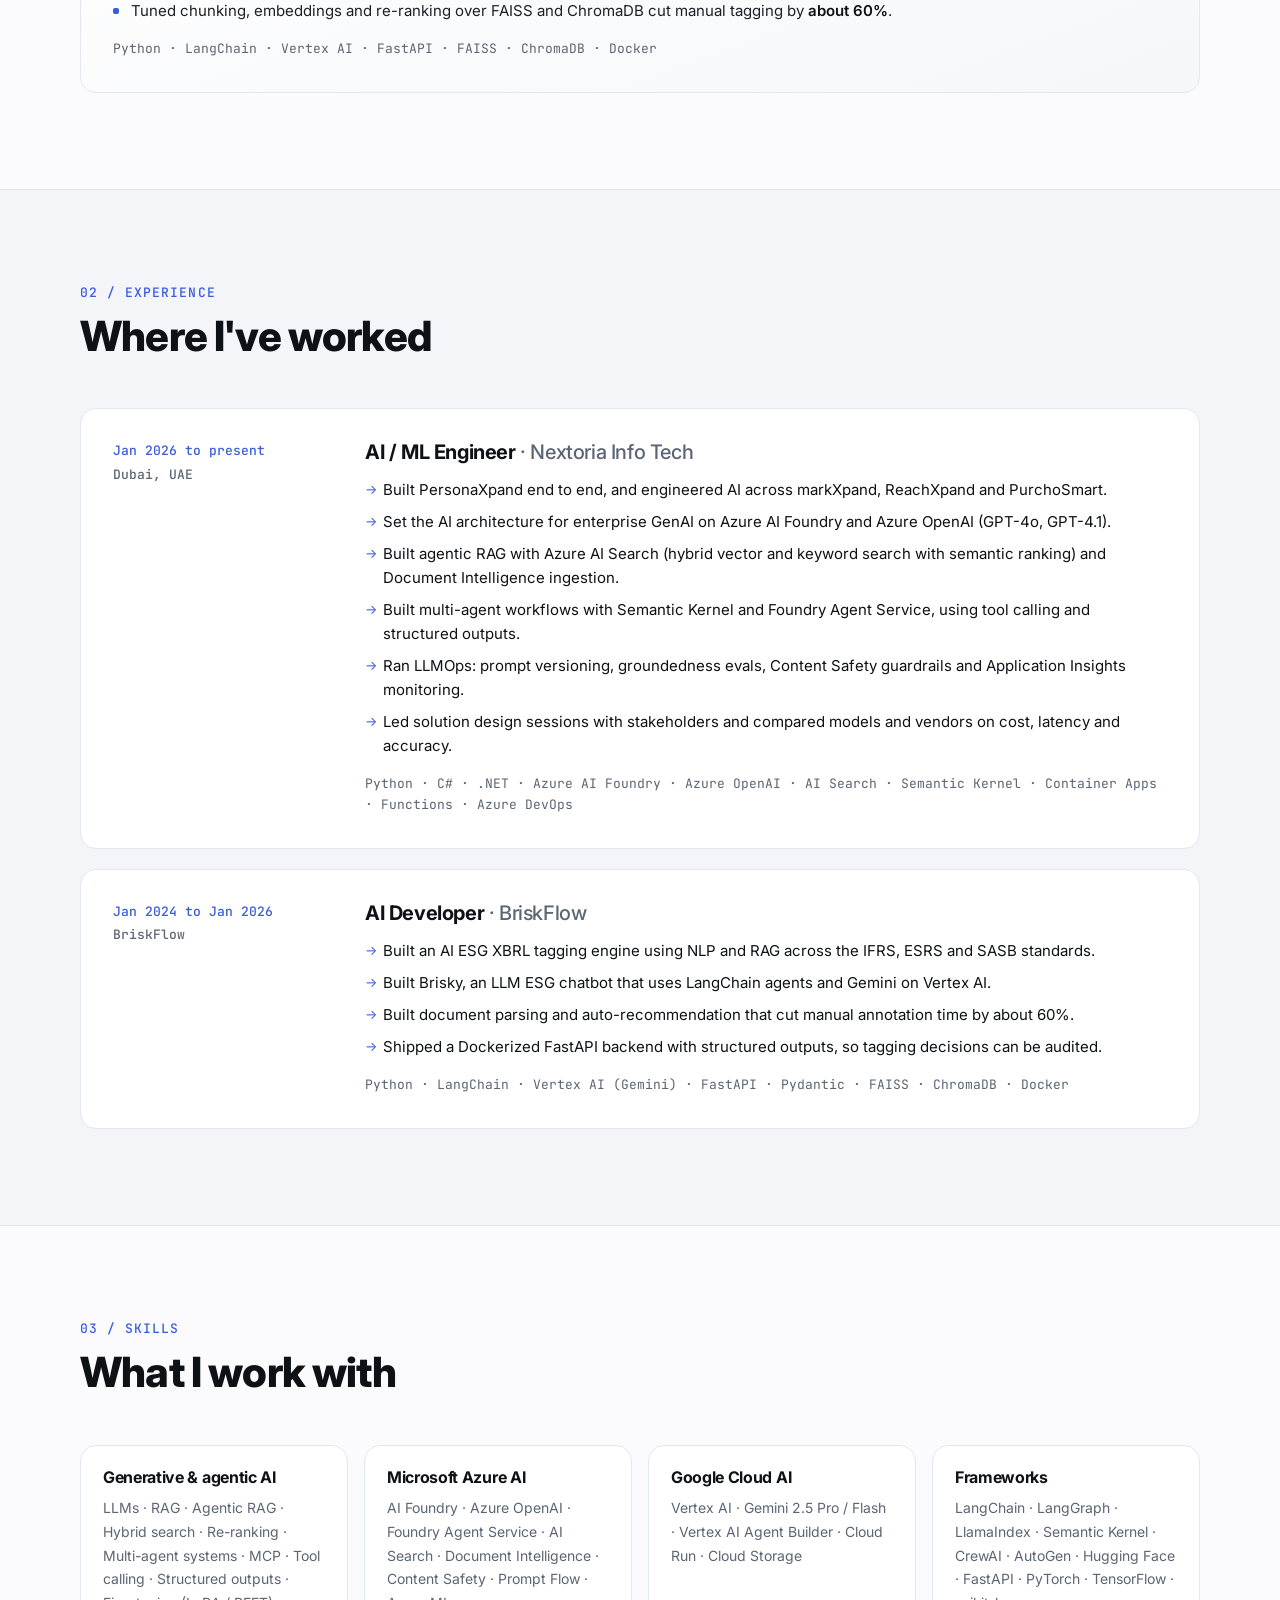
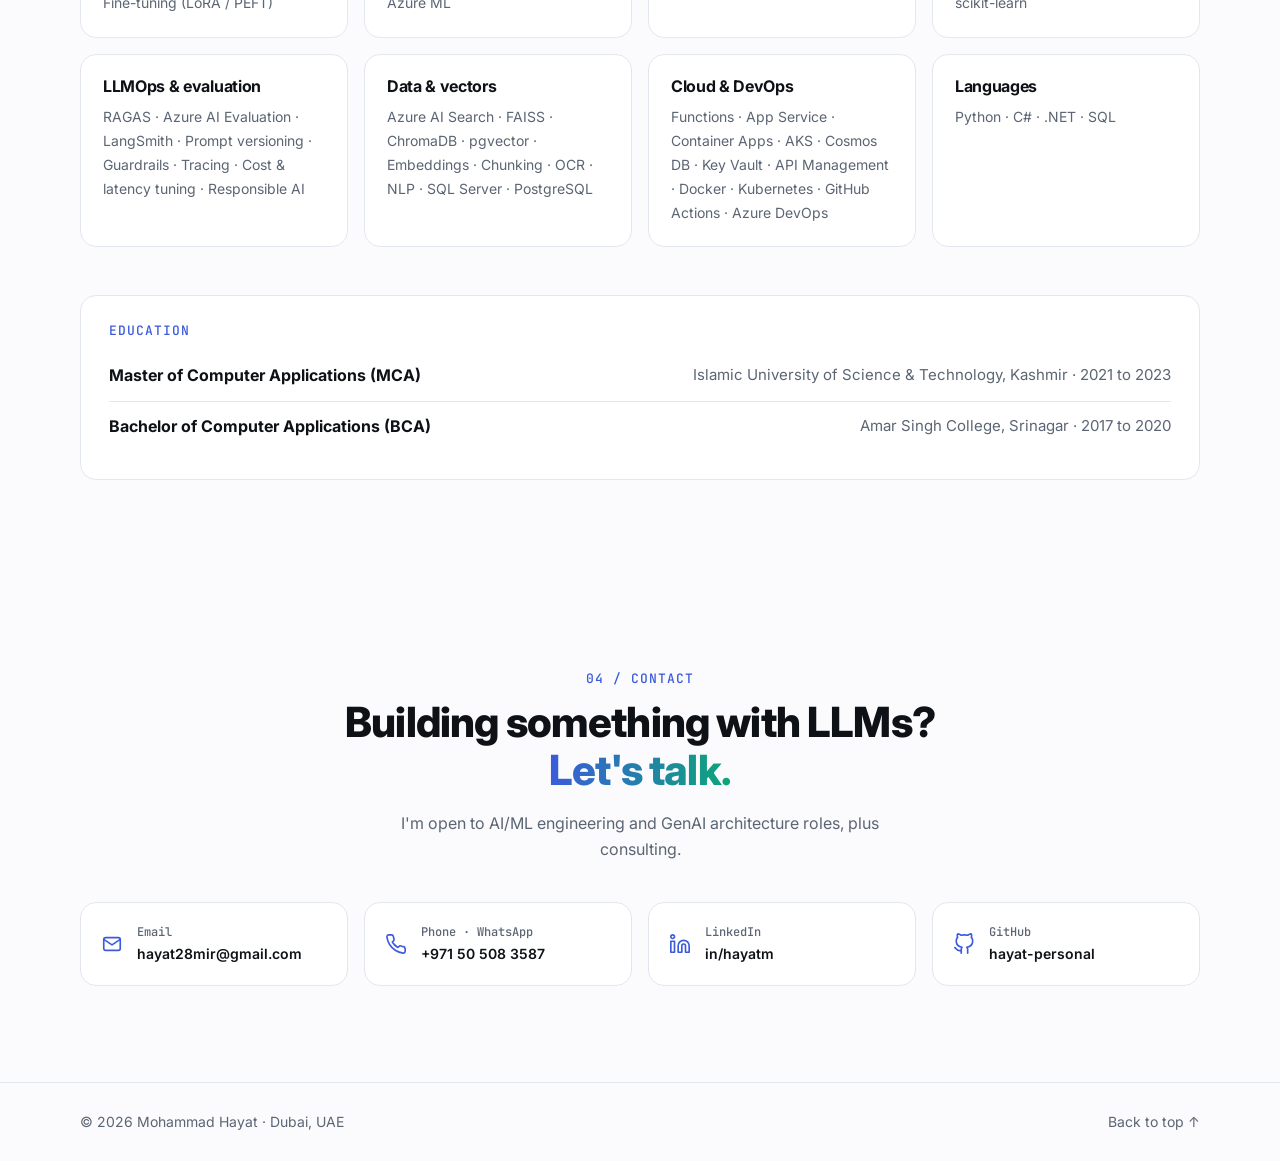
==== commit bf15a9b8: "Stats: 10+ AI projects delivered Co-Authored-By: Claude Opus 5.5 (1M context) <noreply@anthropic.com" ====
--- a/index.html
+++ b/index.html
@@ -6,14 +6,14 @@
   <title>Mohammad Hayat · AI / ML Engineer in Dubai</title>
   <meta name="description" content="Mohammad Hayat is an AI/ML Engineer and Generative AI Solutions Architect in Dubai. He builds production LLM apps, agentic RAG and multi-agent systems on Azure and Google Cloud.">
   <meta name="author" content="Mohammad Hayat">
-  <link rel="canonical" href="https://mohammadhayat.pages.dev/">
+  <link rel="canonical" href="https://mohammad-hayat.pages.dev/">
   <meta name="theme-color" content="#0b0d10">
 
   <meta property="og:type" content="profile">
   <meta property="og:title" content="Mohammad Hayat · AI / ML Engineer">
-  <meta property="og:description" content="Production LLM apps, agentic RAG and multi-agent systems. 5 live AI products shipped from Dubai.">
-  <meta property="og:url" content="https://mohammadhayat.pages.dev/">
-  <meta property="og:image" content="https://mohammadhayat.pages.dev/assets/og.png">
+  <meta property="og:description" content="Production LLM apps, agentic RAG and multi-agent systems. 10+ AI projects shipped from Dubai.">
+  <meta property="og:url" content="https://mohammad-hayat.pages.dev/">
+  <meta property="og:image" content="https://mohammad-hayat.pages.dev/assets/og.png">
   <meta name="twitter:card" content="summary_large_image">
 
   <script>
@@ -37,7 +37,7 @@
     "@type": "Person",
     "name": "Mohammad Hayat",
     "jobTitle": "AI / ML Engineer",
-    "url": "https://mohammadhayat.pages.dev/",
+    "url": "https://mohammad-hayat.pages.dev/",
     "email": "mailto:hayat28mir@gmail.com",
     "telephone": "+971505083587",
     "address": { "@type": "PostalAddress", "addressLocality": "Dubai", "addressCountry": "AE" },
@@ -98,7 +98,7 @@
 
         <ul class="stats" aria-label="Highlights">
           <li><b>3 yrs</b><span>production GenAI</span></li>
-          <li><b>5</b><span>live AI products</span></li>
+          <li><b>10+</b><span>AI projects delivered</span></li>
           <li><b>14M+</b><span>ad impressions on markXpand</span></li>
           <li><b>~60%</b><span>less manual ESG tagging</span></li>
         </ul>
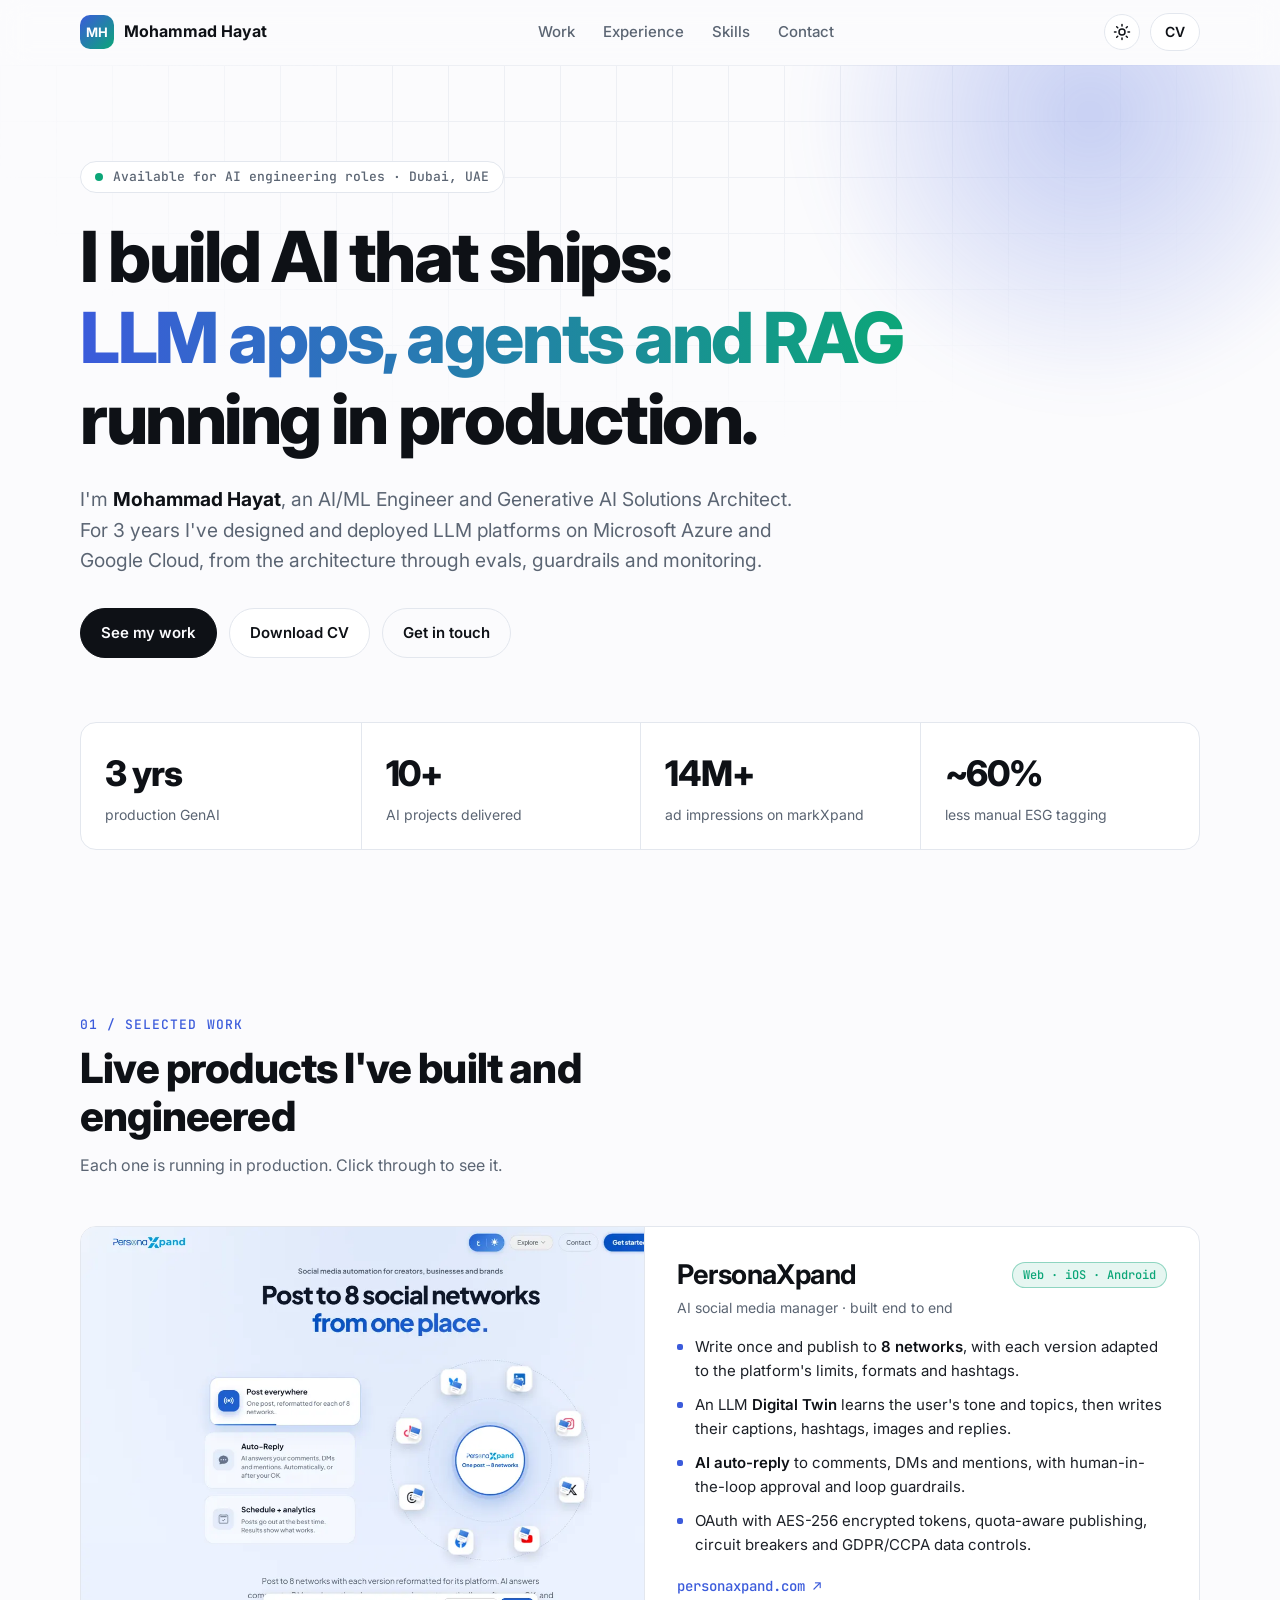
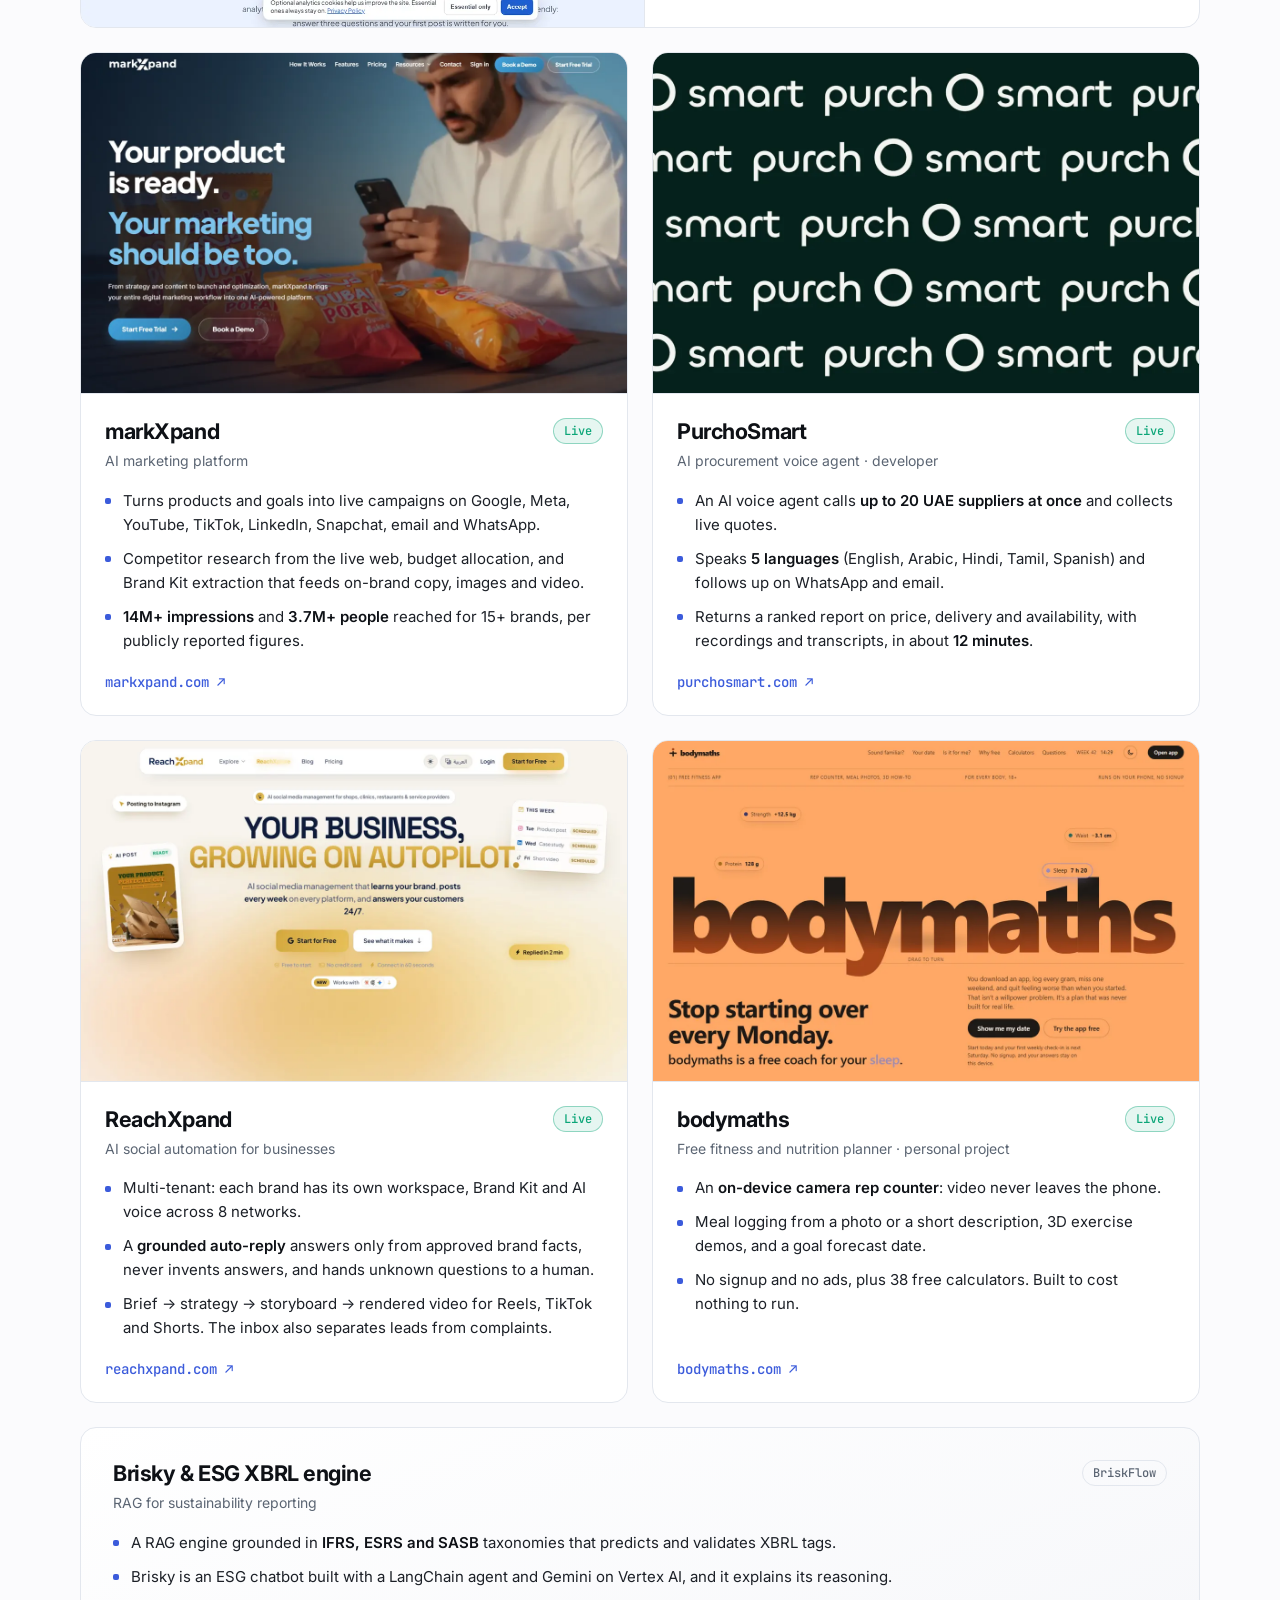
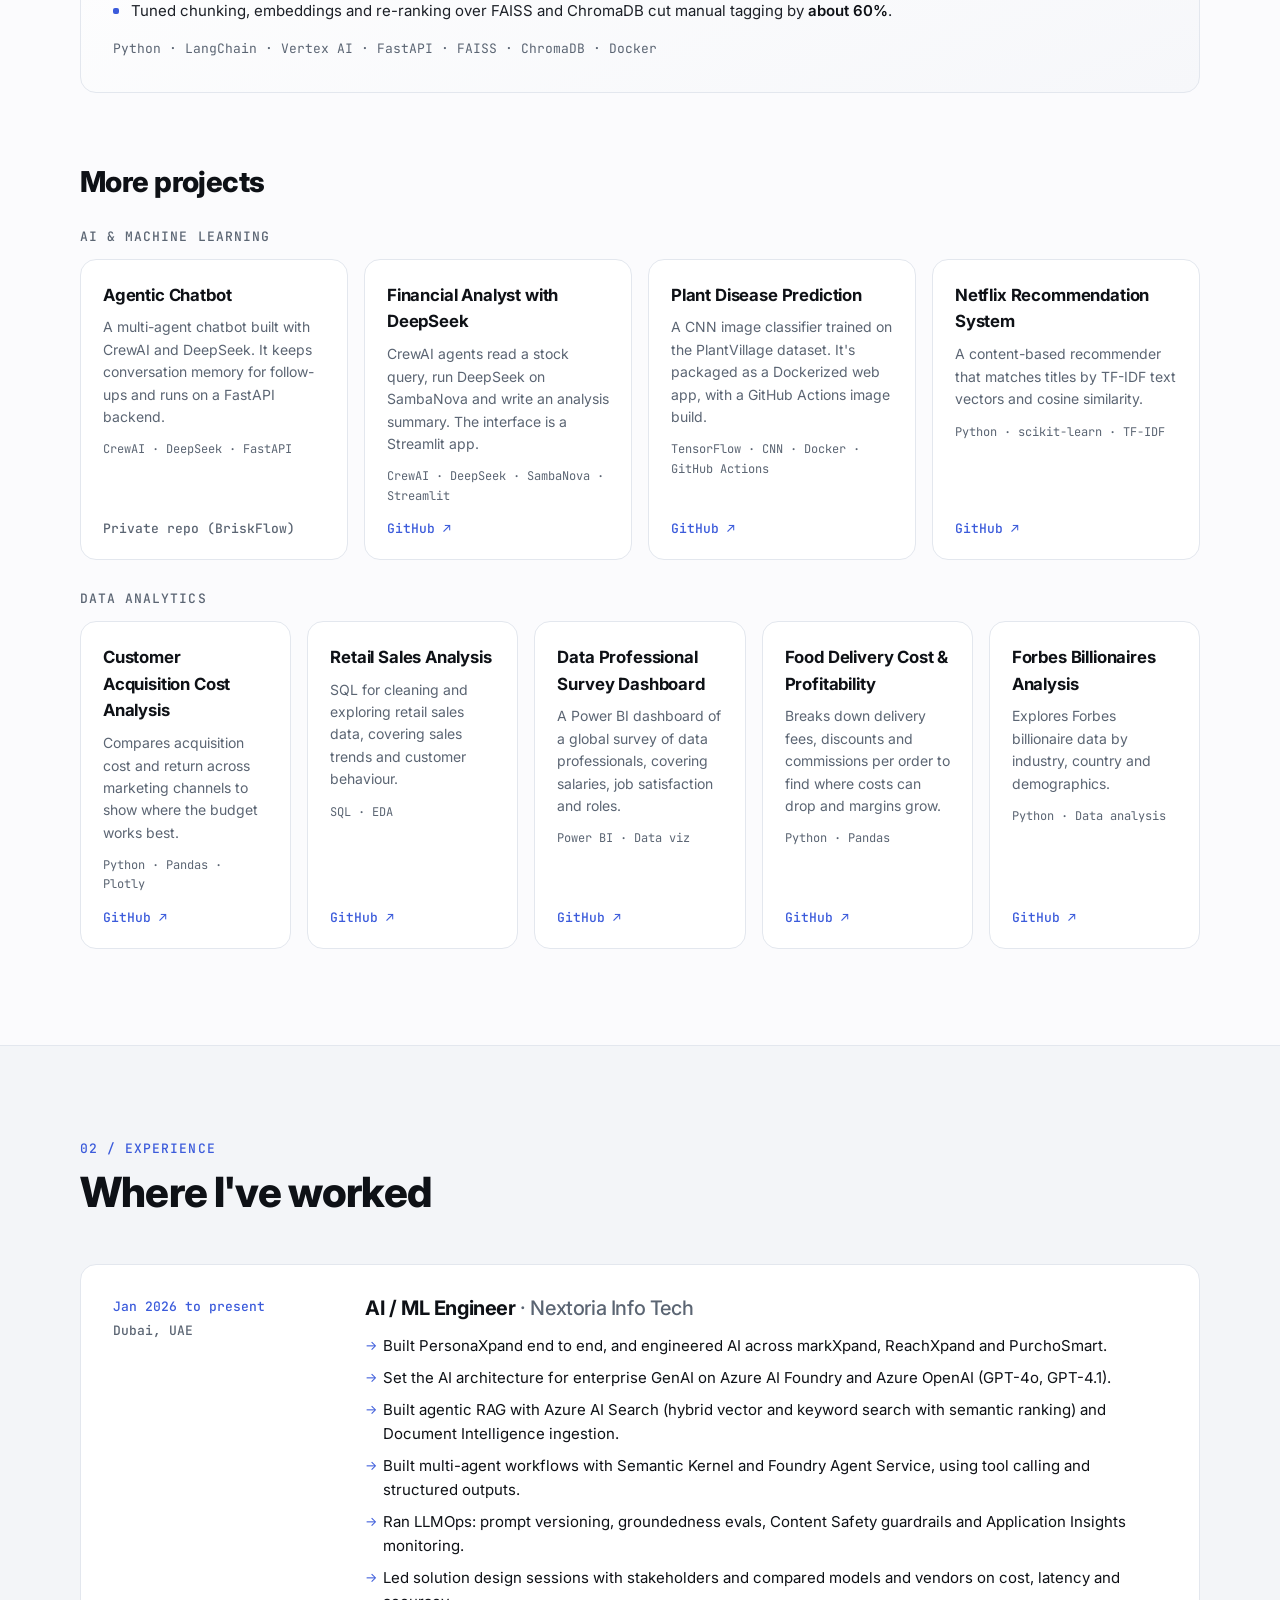
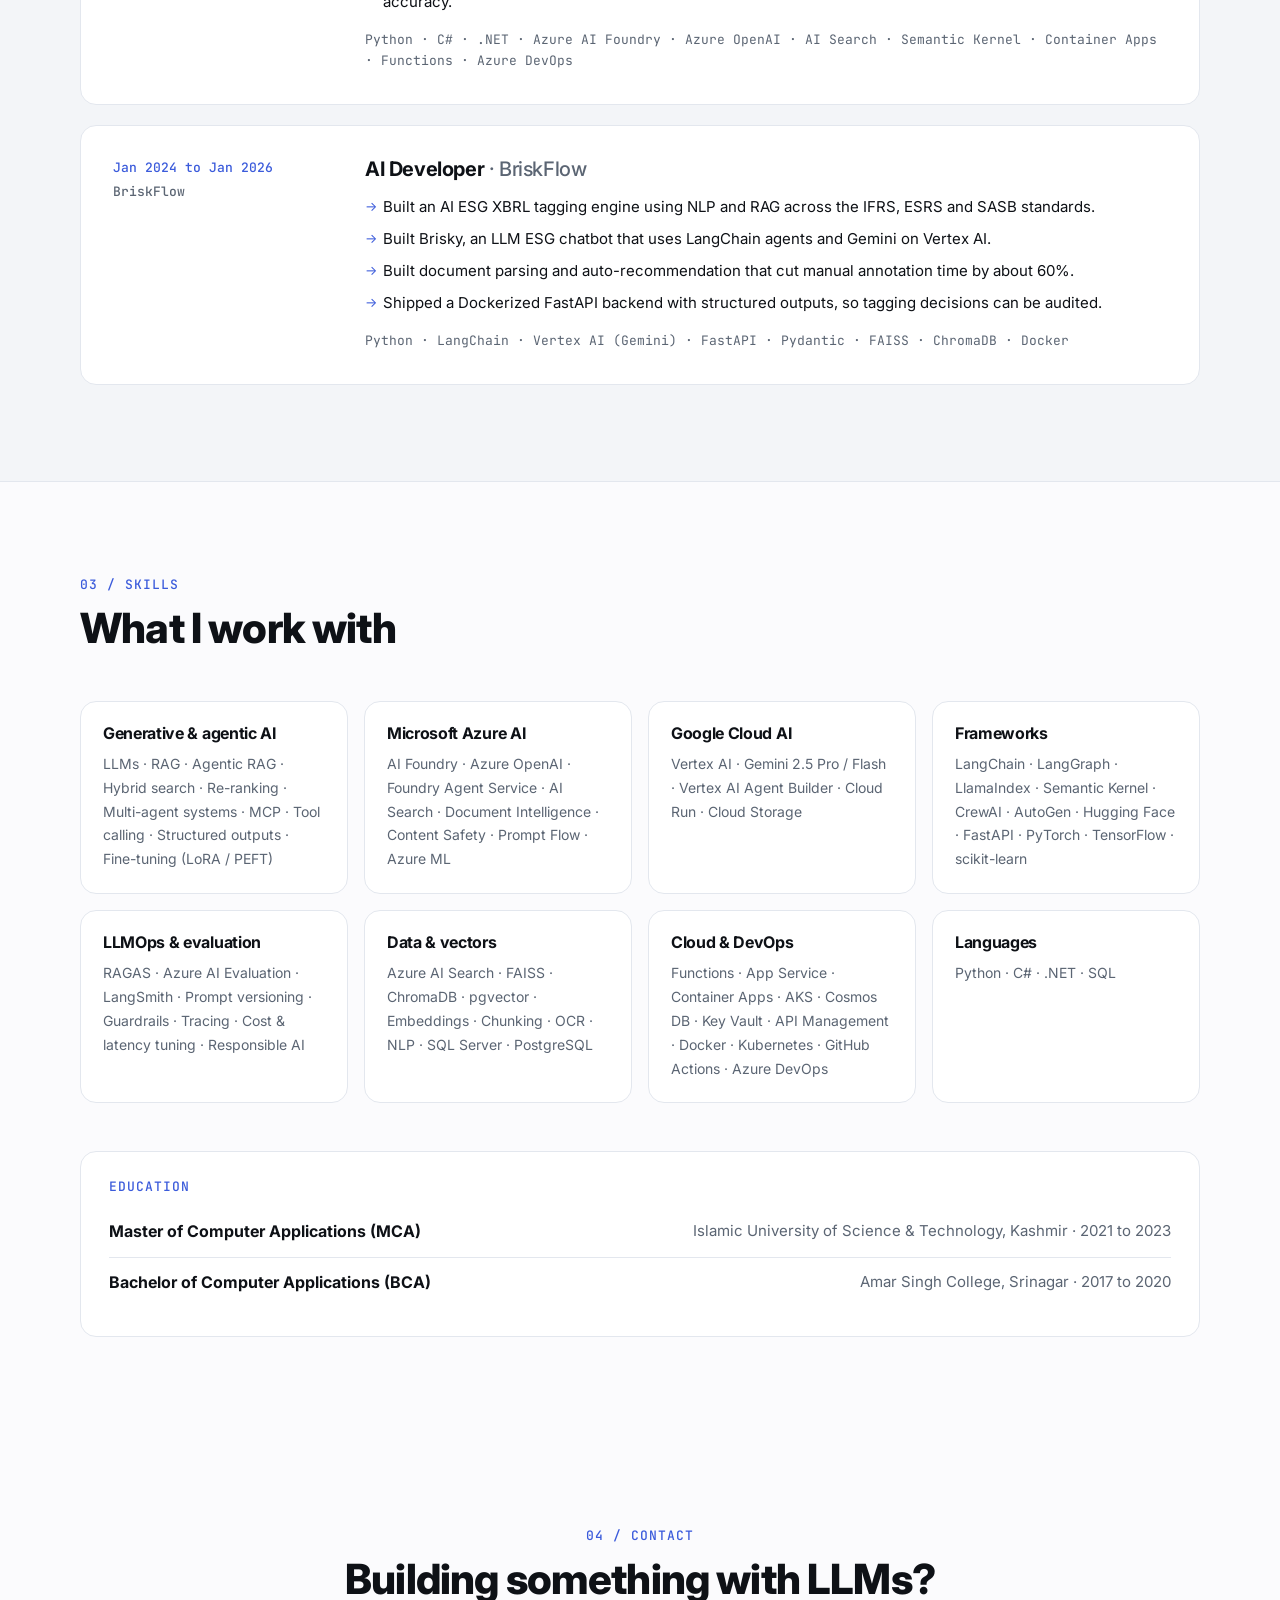
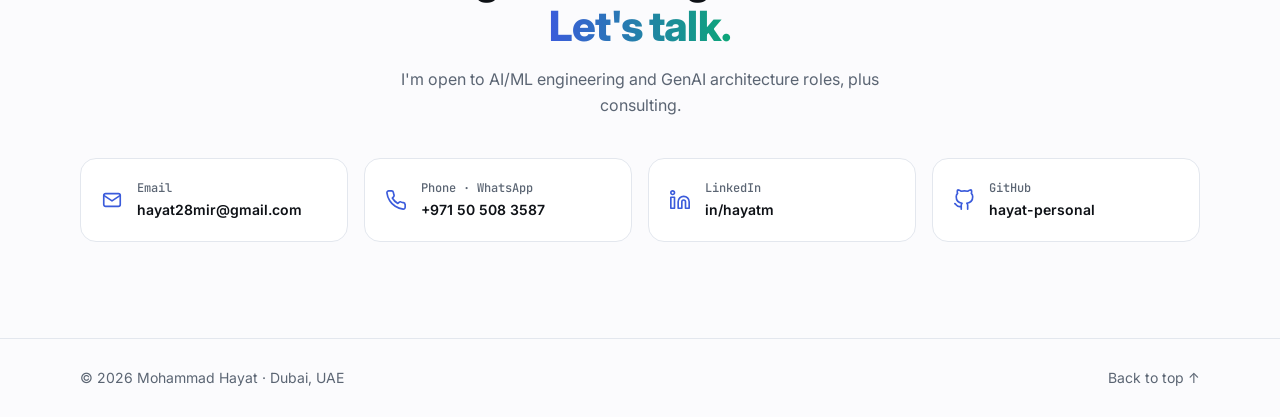
==== commit 60548b1b: "More projects: 9 AI/ML and data analytics projects with GitHub links Co-Authored-By: Claude Opus 5.5" ====
--- a/index.html
+++ b/index.html
@@ -44,7 +44,7 @@
     "worksFor": { "@type": "Organization", "name": "Nextoria Info Tech" },
     "alumniOf": { "@type": "CollegeOrUniversity", "name": "Islamic University of Science & Technology, Kashmir" },
     "knowsAbout": ["Large Language Models", "Retrieval-Augmented Generation", "AI Agents", "Multi-Agent Systems", "Azure AI Foundry", "Azure OpenAI", "Google Vertex AI", "LangChain", "LangGraph", "Semantic Kernel", "LLMOps"],
-    "sameAs": ["https://www.linkedin.com/in/hayatm/", "https://github.com/hayat-personal"]
+    "sameAs": ["https://www.linkedin.com/in/hayatm/", "https://github.com/hayat-personal", "https://github.com/hayat-mir"]
   }
   </script>
 </head>
@@ -211,6 +211,72 @@
               <p class="stack">Python · LangChain · Vertex AI · FastAPI · FAISS · ChromaDB · Docker</p>
             </div>
           </article>
+        </div>
+
+        <div class="more">
+          <h3 class="more__title">More projects</h3>
+
+          <p class="more__group">AI &amp; machine learning</p>
+          <div class="mini-grid">
+            <article class="mini reveal">
+              <h4>Agentic Chatbot</h4>
+              <p>A multi-agent chatbot built with CrewAI and DeepSeek. It keeps conversation memory for follow-ups and runs on a FastAPI backend.</p>
+              <p class="stack">CrewAI · DeepSeek · FastAPI</p>
+              <span class="mini__link mini__link--off">Private repo (BriskFlow)</span>
+            </article>
+            <article class="mini reveal">
+              <h4>Financial Analyst with DeepSeek</h4>
+              <p>CrewAI agents read a stock query, run DeepSeek on SambaNova and write an analysis summary. The interface is a Streamlit app.</p>
+              <p class="stack">CrewAI · DeepSeek · SambaNova · Streamlit</p>
+              <a class="mini__link" href="https://github.com/hayat-mir/FINANCIAL-ANALYST-DEEPSEEK" target="_blank" rel="noopener">GitHub ↗</a>
+            </article>
+            <article class="mini reveal">
+              <h4>Plant Disease Prediction</h4>
+              <p>A CNN image classifier trained on the PlantVillage dataset. It's packaged as a Dockerized web app, with a GitHub Actions image build.</p>
+              <p class="stack">TensorFlow · CNN · Docker · GitHub Actions</p>
+              <a class="mini__link" href="https://github.com/hayat-mir/Plant-disease-prediction" target="_blank" rel="noopener">GitHub ↗</a>
+            </article>
+            <article class="mini reveal">
+              <h4>Netflix Recommendation System</h4>
+              <p>A content-based recommender that matches titles by TF-IDF text vectors and cosine similarity.</p>
+              <p class="stack">Python · scikit-learn · TF-IDF</p>
+              <a class="mini__link" href="https://github.com/hayat-mir/Netflix_Recommendation_System" target="_blank" rel="noopener">GitHub ↗</a>
+            </article>
+          </div>
+
+          <p class="more__group">Data analytics</p>
+          <div class="mini-grid mini-grid--5">
+            <article class="mini reveal">
+              <h4>Customer Acquisition Cost Analysis</h4>
+              <p>Compares acquisition cost and return across marketing channels to show where the budget works best.</p>
+              <p class="stack">Python · Pandas · Plotly</p>
+              <a class="mini__link" href="https://github.com/hayat-mir/CUSTOMER-ACQUISITION-COST-ANALYSIS" target="_blank" rel="noopener">GitHub ↗</a>
+            </article>
+            <article class="mini reveal">
+              <h4>Retail Sales Analysis</h4>
+              <p>SQL for cleaning and exploring retail sales data, covering sales trends and customer behaviour.</p>
+              <p class="stack">SQL · EDA</p>
+              <a class="mini__link" href="https://github.com/hayat-mir/Retail-Sales-Analysis-SQL-Project--P1" target="_blank" rel="noopener">GitHub ↗</a>
+            </article>
+            <article class="mini reveal">
+              <h4>Data Professional Survey Dashboard</h4>
+              <p>A Power BI dashboard of a global survey of data professionals, covering salaries, job satisfaction and roles.</p>
+              <p class="stack">Power BI · Data viz</p>
+              <a class="mini__link" href="https://github.com/hayat-mir/data-professional-survey-dashboard" target="_blank" rel="noopener">GitHub ↗</a>
+            </article>
+            <article class="mini reveal">
+              <h4>Food Delivery Cost &amp; Profitability</h4>
+              <p>Breaks down delivery fees, discounts and commissions per order to find where costs can drop and margins grow.</p>
+              <p class="stack">Python · Pandas</p>
+              <a class="mini__link" href="https://github.com/hayat-mir/Food-Delivery-Cost-and-Profitability-Analysis" target="_blank" rel="noopener">GitHub ↗</a>
+            </article>
+            <article class="mini reveal">
+              <h4>Forbes Billionaires Analysis</h4>
+              <p>Explores Forbes billionaire data by industry, country and demographics.</p>
+              <p class="stack">Python · Data analysis</p>
+              <a class="mini__link" href="https://github.com/hayat-mir/Forbes-Billionaires-Analysis" target="_blank" rel="noopener">GitHub ↗</a>
+            </article>
+          </div>
         </div>
       </div>
     </section>
--- a/styles.css
+++ b/styles.css
@@ -178,6 +178,26 @@
 .card--text { grid-column: 1 / -1; background: linear-gradient(160deg, var(--surface), var(--surface-2)); }
 .card--text .card__body { padding: 32px; }
 
+/* ---------- More projects ---------- */
+.more { margin-top: 72px; }
+.more__title { font-size: clamp(1.4rem, 3vw, 1.8rem); font-weight: 800; }
+.more__group { font: 500 13px/1 var(--mono); color: var(--muted); text-transform: uppercase; letter-spacing: .08em; margin: 32px 0 16px; }
+.mini-grid { display: grid; grid-template-columns: repeat(auto-fill, minmax(250px, 1fr)); gap: 16px; }
+.mini {
+  display: flex; flex-direction: column; padding: 22px;
+  border: 1px solid var(--line); border-radius: var(--radius); background: var(--surface);
+  transition: border-color .2s, transform .2s;
+}
+.mini:hover { border-color: color-mix(in srgb, var(--accent) 50%, var(--line)); transform: translateY(-2px); }
+@media (min-width: 1100px) { .mini-grid--5 { grid-template-columns: repeat(5, 1fr); } }
+.mini h4 { margin: 0 0 8px; font-size: 1.05rem; letter-spacing: -.01em; }
+.mini > p:not(.stack) { margin: 0; font-size: 14px; color: var(--muted); }
+.mini .stack { margin-top: 12px; font-size: 12px; }
+.mini__link { margin-top: auto; padding-top: 14px; font: 500 13px var(--mono); color: var(--accent); }
+.mini__link:hover { text-decoration: underline; }
+.mini__link--off { color: var(--muted); }
+.mini__link--off:hover { text-decoration: none; }
+
 /* ---------- Timeline ---------- */
 .timeline { list-style: none; padding: 0; margin: 0; display: grid; gap: 20px; }
 .timeline > li {
